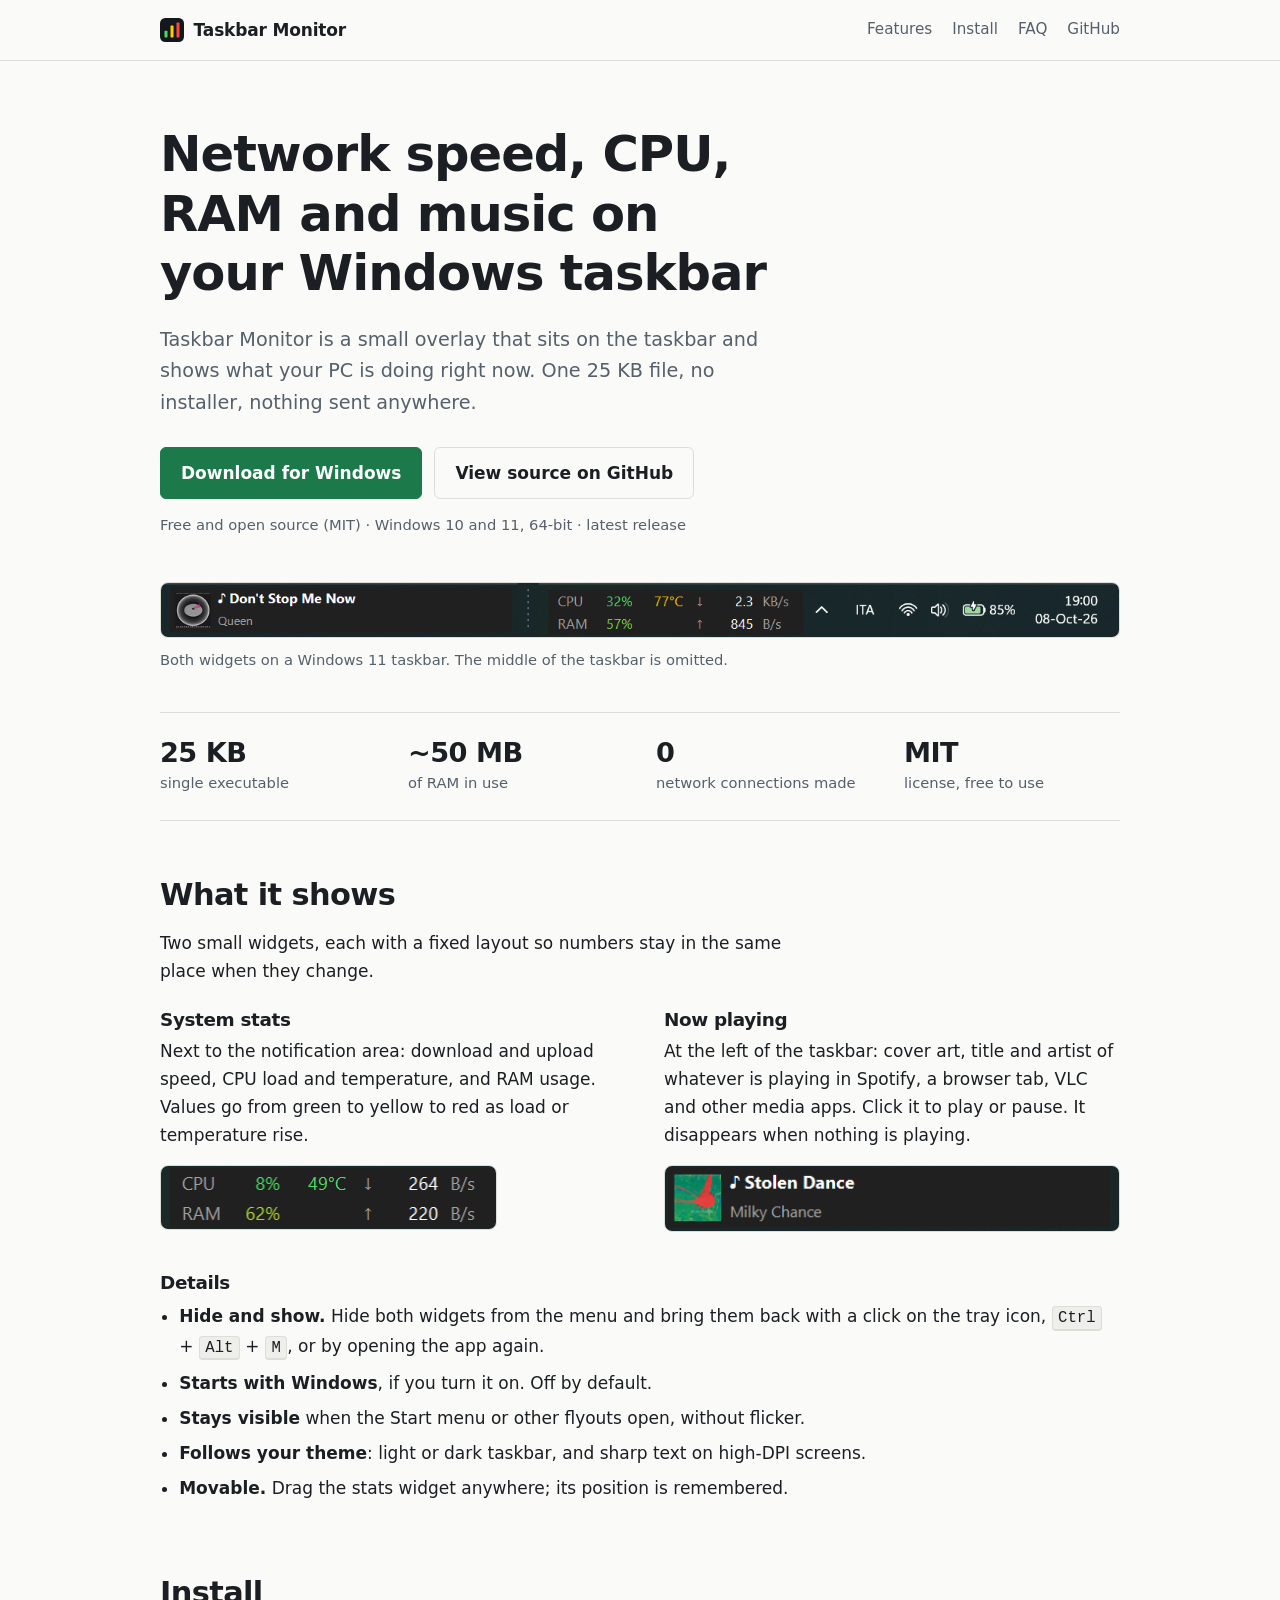
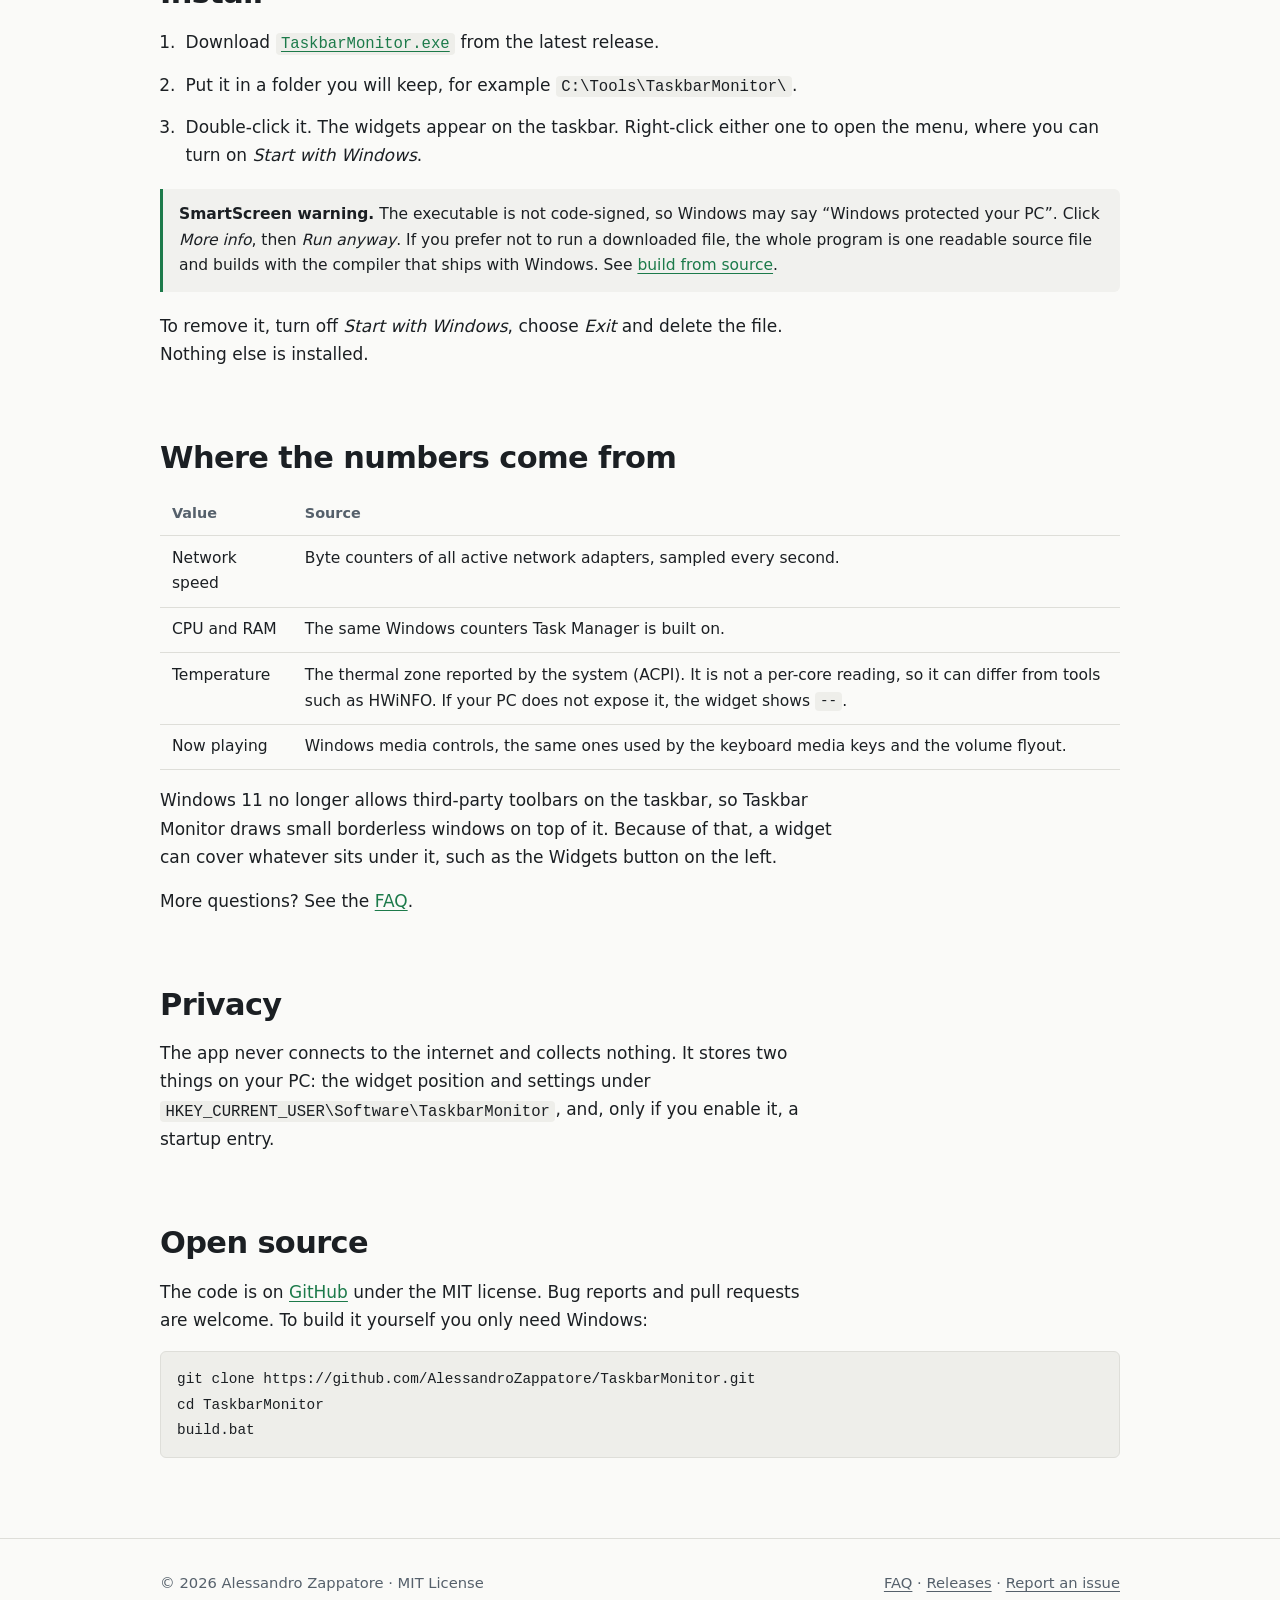
==== docs/index.html @ 53454553 "Add project website (GitHub Pages) with FAQ and SEO metadata" ====
<!doctype html>
<html lang="en">
<head>
  <meta charset="utf-8">
  <meta name="viewport" content="width=device-width, initial-scale=1">
  <title>Taskbar Monitor: network speed, CPU and RAM on your Windows taskbar</title>
  <meta name="description" content="Taskbar Monitor is a free, open-source Windows overlay that shows live download and upload speed, CPU, RAM, CPU temperature and the track you are playing, right on the taskbar. One 25 KB file, no installer.">
  <link rel="canonical" href="https://alessandrozappatore.github.io/TaskbarMonitor/">
  <meta name="theme-color" content="#14181c" media="(prefers-color-scheme: dark)">
  <meta name="theme-color" content="#fafaf8" media="(prefers-color-scheme: light)">
  <link rel="icon" href="favicon.svg" type="image/svg+xml">

  <meta property="og:type" content="website">
  <meta property="og:site_name" content="Taskbar Monitor">
  <meta property="og:title" content="Taskbar Monitor: network speed, CPU and RAM on your Windows taskbar">
  <meta property="og:description" content="Free, open-source overlay for the Windows taskbar. Live network speed, CPU, RAM, temperature and now playing. One 25 KB file, no installer, no telemetry.">
  <meta property="og:url" content="https://alessandrozappatore.github.io/TaskbarMonitor/">
  <meta property="og:image" content="https://alessandrozappatore.github.io/TaskbarMonitor/og-image.png">
  <meta property="og:image:width" content="1200">
  <meta property="og:image:height" content="630">
  <meta property="og:image:alt" content="A Windows taskbar showing the now-playing widget on the left and CPU, RAM, temperature and network speed next to the clock.">
  <meta name="twitter:card" content="summary_large_image">
  <meta name="twitter:title" content="Taskbar Monitor: network speed, CPU and RAM on your Windows taskbar">
  <meta name="twitter:description" content="Free, open-source overlay for the Windows taskbar. One 25 KB file, no installer, no telemetry.">
  <meta name="twitter:image" content="https://alessandrozappatore.github.io/TaskbarMonitor/og-image.png">

  <link rel="stylesheet" href="style.css">

  <script type="application/ld+json">
  {
    "@context": "https://schema.org",
    "@type": "SoftwareApplication",
    "name": "Taskbar Monitor",
    "applicationCategory": "UtilitiesApplication",
    "operatingSystem": "Windows 10, Windows 11",
    "description": "A lightweight Windows taskbar overlay that shows live network speed, CPU and RAM usage, CPU temperature and the currently playing track.",
    "url": "https://alessandrozappatore.github.io/TaskbarMonitor/",
    "downloadUrl": "https://github.com/AlessandroZappatore/TaskbarMonitor/releases/latest/download/TaskbarMonitor.exe",
    "codeRepository": "https://github.com/AlessandroZappatore/TaskbarMonitor",
    "license": "https://opensource.org/licenses/MIT",
    "isAccessibleForFree": true,
    "offers": { "@type": "Offer", "price": "0", "priceCurrency": "USD" },
    "image": "https://alessandrozappatore.github.io/TaskbarMonitor/og-image.png",
    "author": { "@type": "Person", "name": "Alessandro Zappatore", "url": "https://github.com/AlessandroZappatore" }
  }
  </script>
</head>
<body>
  <header class="site-header">
    <div class="wrap">
      <a class="brand" href="./"><img src="favicon.svg" alt="" width="24" height="24">Taskbar Monitor</a>
      <nav class="site-nav" aria-label="Main">
        <a href="#features">Features</a>
        <a href="#install">Install</a>
        <a href="faq/">FAQ</a>
        <a href="https://github.com/AlessandroZappatore/TaskbarMonitor">GitHub</a>
      </nav>
    </div>
  </header>

  <main>
    <div class="wrap hero">
      <h1>Network speed, CPU, RAM and music on your Windows taskbar</h1>
      <p class="lead">Taskbar Monitor is a small overlay that sits on the taskbar and shows what your PC is doing right now. One 25&nbsp;KB file, no installer, nothing sent anywhere.</p>
      <div class="actions">
        <a class="btn primary" id="download" href="https://github.com/AlessandroZappatore/TaskbarMonitor/releases/latest/download/TaskbarMonitor.exe">Download for Windows</a>
        <a class="btn" href="https://github.com/AlessandroZappatore/TaskbarMonitor">View source on GitHub</a>
      </div>
      <p class="meta">Free and open source (MIT) &middot; Windows 10 and 11, 64-bit &middot; <span id="version">latest release</span></p>

      <figure class="shot">
        <img src="taskbar.png" width="1263" height="72" alt="A Windows 11 taskbar. On the left, a widget with the cover, title and artist of the playing song. Next to the clock, CPU 32%, 77 degrees, RAM 57%, download 2.3 KB/s and upload 845 B/s.">
        <figcaption>Both widgets on a Windows 11 taskbar. The middle of the taskbar is omitted.</figcaption>
      </figure>
    </div>

    <div class="wrap">
      <dl class="facts" aria-label="Key facts">
        <div><dt>25 KB</dt><dd>single executable</dd></div>
        <div><dt>~50 MB</dt><dd>of RAM in use</dd></div>
        <div><dt>0</dt><dd>network connections made</dd></div>
        <div><dt>MIT</dt><dd>license, free to use</dd></div>
      </dl>
    </div>

    <section id="features">
      <div class="wrap">
        <h2>What it shows</h2>
        <p>Two small widgets, each with a fixed layout so numbers stay in the same place when they change.</p>
        <div class="two">
          <div>
            <h3>System stats</h3>
            <p>Next to the notification area: download and upload speed, CPU load and temperature, and RAM usage. Values go from green to yellow to red as load or temperature rise.</p>
            <figure class="shot">
              <img src="screenshot-stats.png" width="337" height="63" alt="Widget showing CPU 8%, 49 degrees, RAM 62%, download 264 B/s, upload 220 B/s." loading="lazy">
            </figure>
          </div>
          <div>
            <h3>Now playing</h3>
            <p>At the left of the taskbar: cover art, title and artist of whatever is playing in Spotify, a browser tab, VLC and other media apps. Click it to play or pause. It disappears when nothing is playing.</p>
            <figure class="shot">
              <img src="screenshot-media.png" width="462" height="66" alt="Widget showing the cover, title and artist of the current song." loading="lazy">
            </figure>
          </div>
        </div>

        <h3 style="margin-top:2.5rem">Details</h3>
        <ul class="plain">
          <li><strong>Hide and show.</strong> Hide both widgets from the menu and bring them back with a click on the tray icon, <kbd>Ctrl</kbd> + <kbd>Alt</kbd> + <kbd>M</kbd>, or by opening the app again.</li>
          <li><strong>Starts with Windows</strong>, if you turn it on. Off by default.</li>
          <li><strong>Stays visible</strong> when the Start menu or other flyouts open, without flicker.</li>
          <li><strong>Follows your theme</strong>: light or dark taskbar, and sharp text on high-DPI screens.</li>
          <li><strong>Movable.</strong> Drag the stats widget anywhere; its position is remembered.</li>
        </ul>
      </div>
    </section>

    <section id="install">
      <div class="wrap">
        <h2>Install</h2>
        <ol class="steps">
          <li>Download <a href="https://github.com/AlessandroZappatore/TaskbarMonitor/releases/latest/download/TaskbarMonitor.exe"><code>TaskbarMonitor.exe</code></a> from the latest release.</li>
          <li>Put it in a folder you will keep, for example <code>C:\Tools\TaskbarMonitor\</code>.</li>
          <li>Double-click it. The widgets appear on the taskbar. Right-click either one to open the menu, where you can turn on <em>Start with Windows</em>.</li>
        </ol>
        <div class="note">
          <p><strong>SmartScreen warning.</strong> The executable is not code-signed, so Windows may say &ldquo;Windows protected your PC&rdquo;. Click <em>More info</em>, then <em>Run anyway</em>. If you prefer not to run a downloaded file, the whole program is one readable source file and builds with the compiler that ships with Windows. See <a href="#source">build from source</a>.</p>
        </div>
        <p>To remove it, turn off <em>Start with Windows</em>, choose <em>Exit</em> and delete the file. Nothing else is installed.</p>
      </div>
    </section>

    <section id="how">
      <div class="wrap">
        <h2>Where the numbers come from</h2>
        <table>
          <thead><tr><th scope="col">Value</th><th scope="col">Source</th></tr></thead>
          <tbody>
            <tr><td>Network speed</td><td>Byte counters of all active network adapters, sampled every second.</td></tr>
            <tr><td>CPU and RAM</td><td>The same Windows counters Task Manager is built on.</td></tr>
            <tr><td>Temperature</td><td>The thermal zone reported by the system (ACPI). It is not a per-core reading, so it can differ from tools such as HWiNFO. If your PC does not expose it, the widget shows <code>--</code>.</td></tr>
            <tr><td>Now playing</td><td>Windows media controls, the same ones used by the keyboard media keys and the volume flyout.</td></tr>
          </tbody>
        </table>
        <p>Windows 11 no longer allows third-party toolbars on the taskbar, so Taskbar Monitor draws small borderless windows on top of it. Because of that, a widget can cover whatever sits under it, such as the Widgets button on the left.</p>
        <p>More questions? See the <a href="faq/">FAQ</a>.</p>
      </div>
    </section>

    <section id="privacy">
      <div class="wrap">
        <h2>Privacy</h2>
        <p>The app never connects to the internet and collects nothing. It stores two things on your PC: the widget position and settings under <code>HKEY_CURRENT_USER\Software\TaskbarMonitor</code>, and, only if you enable it, a startup entry.</p>
      </div>
    </section>

    <section id="source">
      <div class="wrap">
        <h2>Open source</h2>
        <p>The code is on <a href="https://github.com/AlessandroZappatore/TaskbarMonitor">GitHub</a> under the MIT license. Bug reports and pull requests are welcome. To build it yourself you only need Windows:</p>
<pre><code>git clone https://github.com/AlessandroZappatore/TaskbarMonitor.git
cd TaskbarMonitor
build.bat</code></pre>
      </div>
    </section>
  </main>

  <footer class="site-footer">
    <div class="wrap">
      <span>&copy; 2026 Alessandro Zappatore &middot; MIT License</span>
      <span><a href="faq/">FAQ</a> &middot; <a href="https://github.com/AlessandroZappatore/TaskbarMonitor/releases">Releases</a> &middot; <a href="https://github.com/AlessandroZappatore/TaskbarMonitor/issues">Report an issue</a></span>
    </div>
  </footer>

  <script>
    // Shows the current version number next to the download button. The page works without it.
    fetch("https://api.github.com/repos/AlessandroZappatore/TaskbarMonitor/releases/latest")
      .then(function (r) { return r.ok ? r.json() : null; })
      .then(function (j) { if (j && j.tag_name) document.getElementById("version").textContent = "version " + j.tag_name.replace(/^v/, ""); })
      .catch(function () {});
  </script>
</body>
</html>
---- docs/style.css ----
:root {
  --bg: #fafaf8;
  --surface: #f1f1ee;
  --text: #1b1f23;
  --muted: #55606b;
  --line: #deded9;
  --accent: #1c7a4a;
  --accent-text: #ffffff;
  --code-bg: #eeeeea;
  --maxw: 62rem;
  color-scheme: light dark;
}

@media (prefers-color-scheme: dark) {
  :root {
    --bg: #14181c;
    --surface: #1b2127;
    --text: #e8ebee;
    --muted: #98a3ad;
    --line: #2a3138;
    --accent: #4cd964;
    --accent-text: #0d1f12;
    --code-bg: #1d242b;
  }
}

* { box-sizing: border-box; }

html { scroll-behavior: smooth; }

body {
  margin: 0;
  background: var(--bg);
  color: var(--text);
  font-family: "Segoe UI Variable Text", "Segoe UI", system-ui, -apple-system, Roboto, "Helvetica Neue", Arial, sans-serif;
  font-size: 1.0625rem;
  line-height: 1.65;
  -webkit-font-smoothing: antialiased;
}

.wrap {
  max-width: var(--maxw);
  margin: 0 auto;
  padding: 0 1rem;
}

a { color: var(--accent); text-underline-offset: 0.2em; }
a:hover { text-decoration-thickness: 2px; }
a:focus-visible, .btn:focus-visible {
  outline: 3px solid var(--accent);
  outline-offset: 3px;
  border-radius: 4px;
}

/* ---------- header ---------- */
.site-header { border-bottom: 1px solid var(--line); }
.site-header .wrap {
  display: flex;
  align-items: center;
  justify-content: space-between;
  gap: 1rem;
  min-height: 3.75rem;
}
.brand {
  display: inline-flex;
  align-items: center;
  gap: 0.6rem;
  font-weight: 650;
  color: var(--text);
  text-decoration: none;
  letter-spacing: -0.01em;
}
.brand img { width: 1.5rem; height: 1.5rem; display: block; }
.site-nav { display: flex; gap: 1.25rem; flex-wrap: wrap; font-size: 0.95rem; }
.site-nav a { color: var(--muted); text-decoration: none; }
.site-nav a:hover { color: var(--text); text-decoration: underline; }

/* ---------- typography ---------- */
h1, h2, h3 { line-height: 1.2; letter-spacing: -0.02em; margin: 0; }
h1 { font-size: clamp(2rem, 5vw, 3.1rem); font-weight: 700; max-width: 18ch; }
h2 { font-size: clamp(1.45rem, 3vw, 1.9rem); font-weight: 680; margin-bottom: 1rem; }
h3 { font-size: 1.15rem; font-weight: 650; margin-bottom: 0.35rem; }
p { margin: 0 0 1rem; }
.lead { font-size: 1.2rem; color: var(--muted); max-width: 40rem; margin-top: 1.25rem; }
.muted { color: var(--muted); }
.small { font-size: 0.9rem; }

code, kbd {
  font-family: ui-monospace, "Cascadia Mono", Consolas, "SFMono-Regular", Menlo, monospace;
  font-size: 0.92em;
  background: var(--code-bg);
  border-radius: 4px;
  padding: 0.1em 0.35em;
  overflow-wrap: anywhere;
}
pre {
  background: var(--code-bg);
  border: 1px solid var(--line);
  border-radius: 6px;
  padding: 0.9rem 1rem;
  overflow-x: auto;
  line-height: 1.5;
}
pre code { background: none; padding: 0; font-size: 0.9rem; overflow-wrap: normal; }
kbd { border: 1px solid var(--line); border-bottom-width: 2px; }

/* ---------- hero ---------- */
.hero { padding-top: 4rem; padding-bottom: 2.5rem; }
.actions { display: flex; flex-wrap: wrap; gap: 0.75rem; margin-top: 1.75rem; }
.btn {
  display: inline-block;
  padding: 0.7rem 1.25rem;
  border-radius: 6px;
  font-weight: 620;
  text-decoration: none;
  border: 1px solid var(--line);
  color: var(--text);
  background: transparent;
}
.btn:hover { background: var(--surface); }
.btn.primary { background: var(--accent); color: var(--accent-text); border-color: var(--accent); }
.btn.primary:hover { filter: brightness(1.08); }
.hero .meta { margin-top: 0.9rem; color: var(--muted); font-size: 0.92rem; }

.shot { margin: 0; }
.shot img {
  display: block;
  max-width: 100%;
  height: auto;
  border: 1px solid var(--line);
  border-radius: 8px;
}
.shot figcaption { margin-top: 0.6rem; color: var(--muted); font-size: 0.92rem; }
.hero .shot { margin-top: 2.75rem; }

/* ---------- facts ---------- */
.facts {
  display: grid;
  grid-template-columns: repeat(auto-fit, minmax(9rem, 1fr));
  gap: 1.25rem 2rem;
  margin: 0;
  padding: 1.5rem 0;
  border-top: 1px solid var(--line);
  border-bottom: 1px solid var(--line);
}
.facts div { margin: 0; }
.facts dt { font-size: 1.7rem; font-weight: 700; letter-spacing: -0.02em; line-height: 1.2; }
.facts dd { margin: 0.1rem 0 0; color: var(--muted); font-size: 0.92rem; }

/* ---------- sections ---------- */
section { padding: 3.5rem 0 0; }
section > .wrap > p:first-of-type { max-width: 42rem; }
.two {
  display: grid;
  grid-template-columns: repeat(auto-fit, minmax(18rem, 1fr));
  gap: 2.5rem 3rem;
  align-items: start;
  margin-top: 1.5rem;
}
.plain { padding-left: 1.2rem; margin: 0.5rem 0 1rem; }
.plain li { margin-bottom: 0.45rem; }
.steps { padding-left: 1.3rem; }
.steps li { margin-bottom: 0.8rem; padding-left: 0.3rem; }
.note {
  border-left: 3px solid var(--accent);
  background: var(--surface);
  padding: 0.8rem 1rem;
  border-radius: 0 6px 6px 0;
  margin: 1.25rem 0;
  font-size: 0.97rem;
}
.note p:last-child { margin-bottom: 0; }

table { border-collapse: collapse; width: 100%; font-size: 0.97rem; margin: 1rem 0; }
th, td { text-align: left; padding: 0.6rem 0.75rem; border-bottom: 1px solid var(--line); vertical-align: top; }
th { color: var(--muted); font-weight: 600; font-size: 0.9rem; }

/* ---------- faq ---------- */
.faq h2 { font-size: 1.3rem; margin: 2.25rem 0 0.5rem; }
.faq .wrap { padding-top: 3rem; }
.faq h1 { max-width: none; font-size: clamp(1.8rem, 4vw, 2.5rem); margin-bottom: 0.75rem; }

/* ---------- footer ---------- */
.site-footer {
  margin-top: 5rem;
  padding: 2rem 0 3rem;
  border-top: 1px solid var(--line);
  color: var(--muted);
  font-size: 0.92rem;
}
.site-footer .wrap { display: flex; flex-wrap: wrap; gap: 0.5rem 2rem; justify-content: space-between; }
.site-footer a { color: var(--muted); }
.site-footer a:hover { color: var(--text); }

@media (max-width: 40rem) {
  .hero { padding-top: 2.5rem; }
  section { padding-top: 2.75rem; }
  .site-nav { gap: 0.9rem; }
}

@media (prefers-reduced-motion: reduce) {
  html { scroll-behavior: auto; }
}
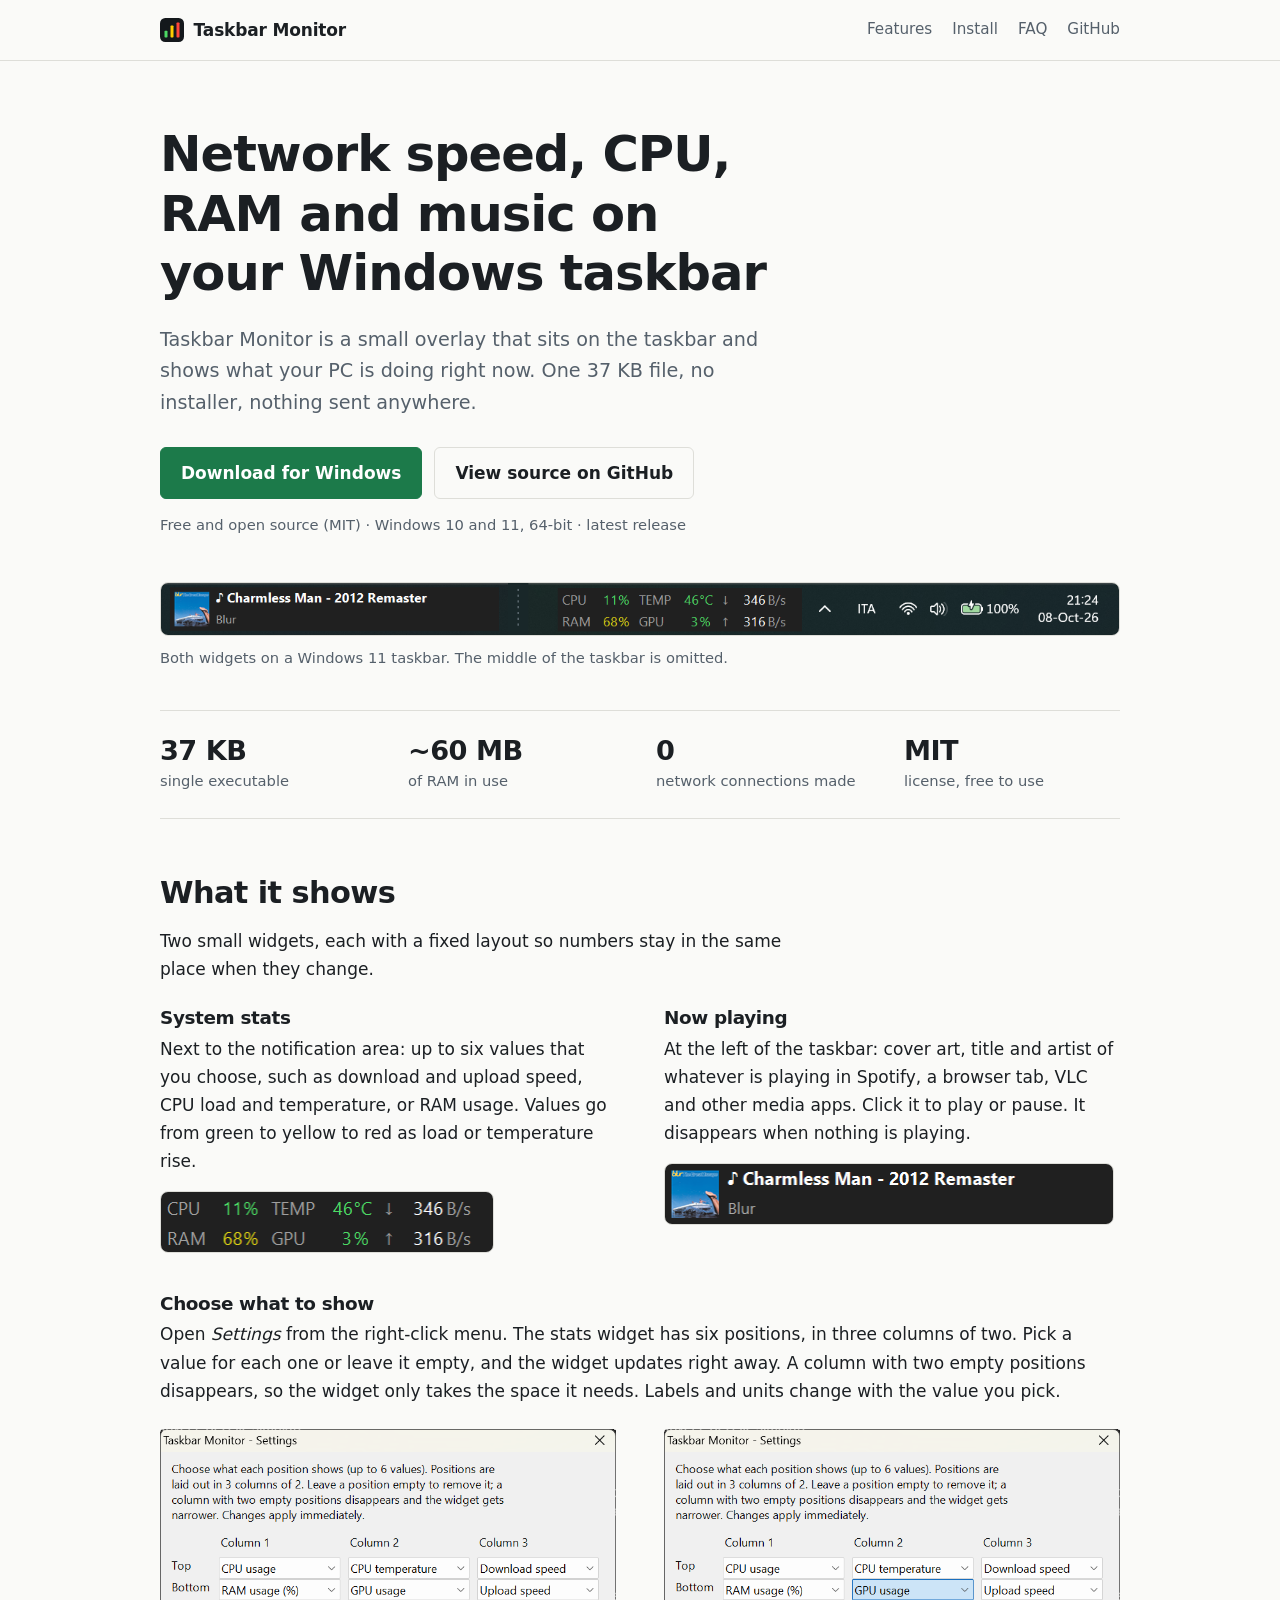
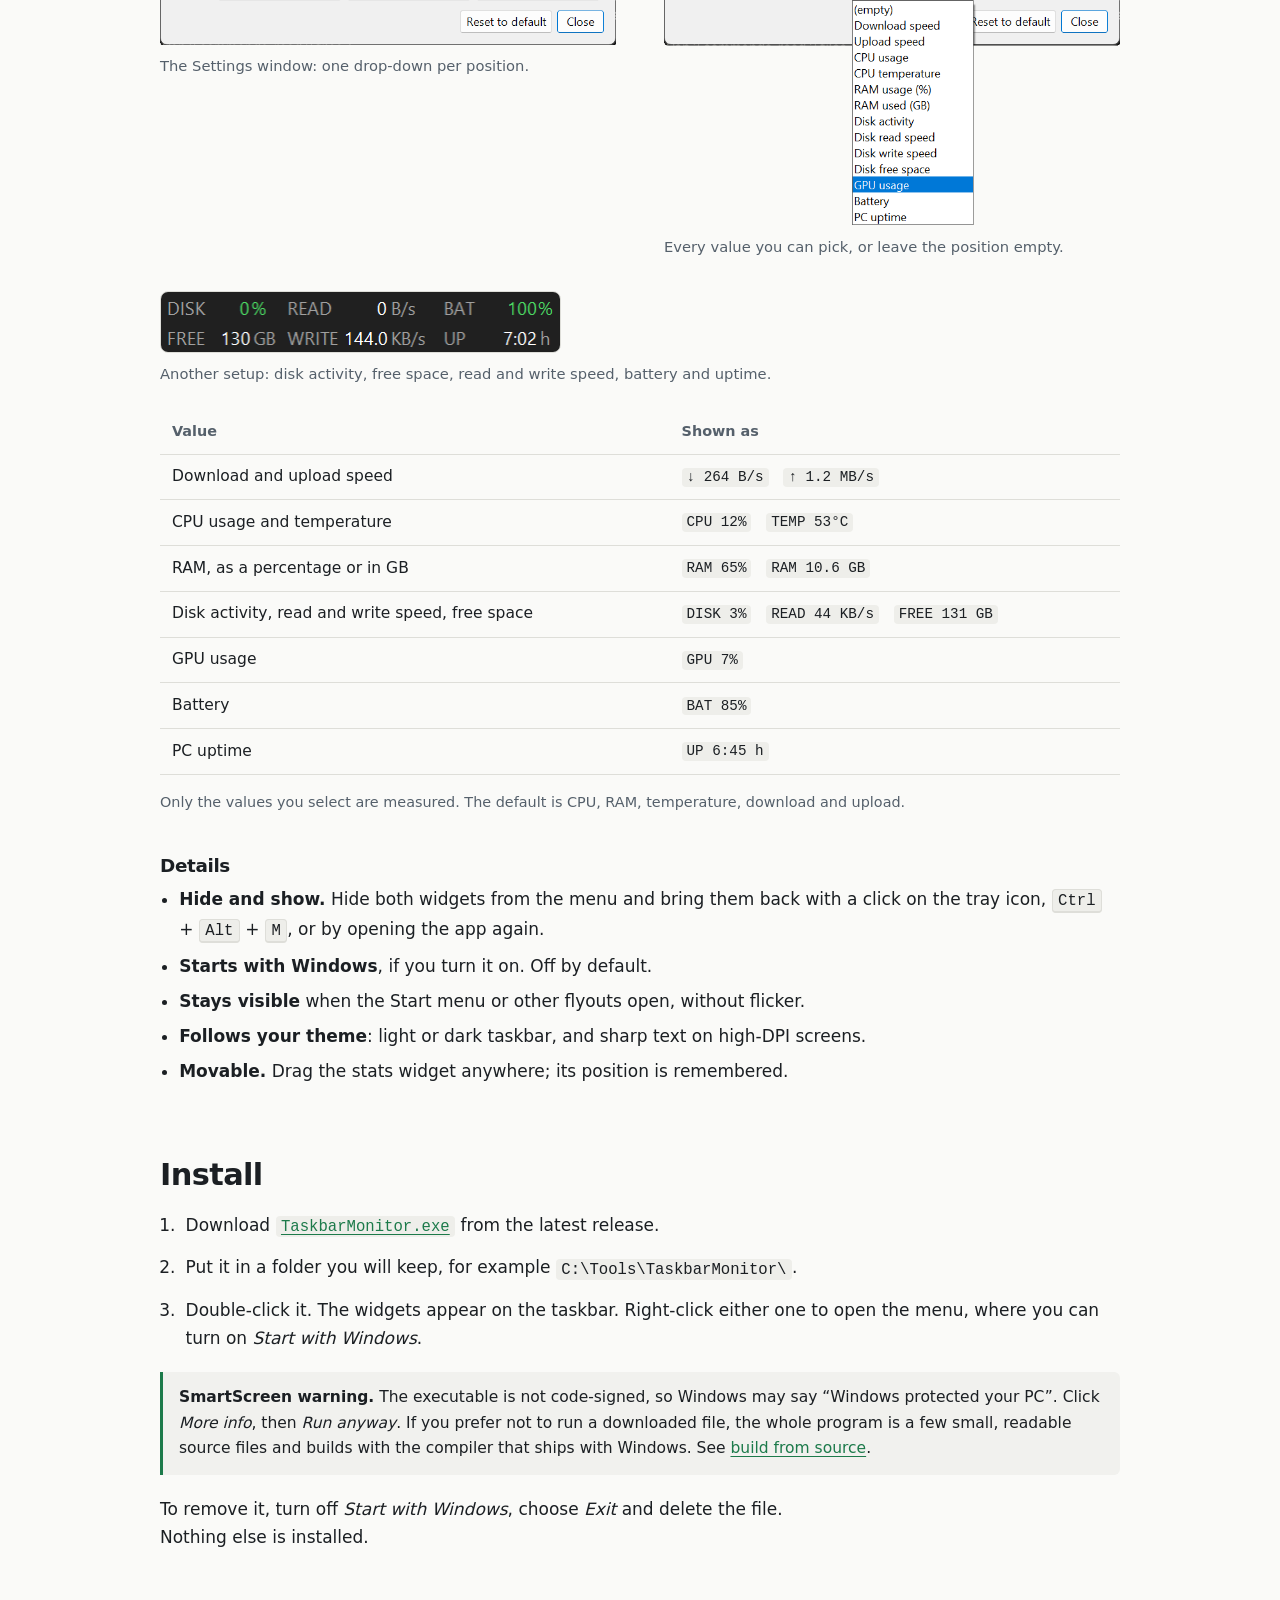
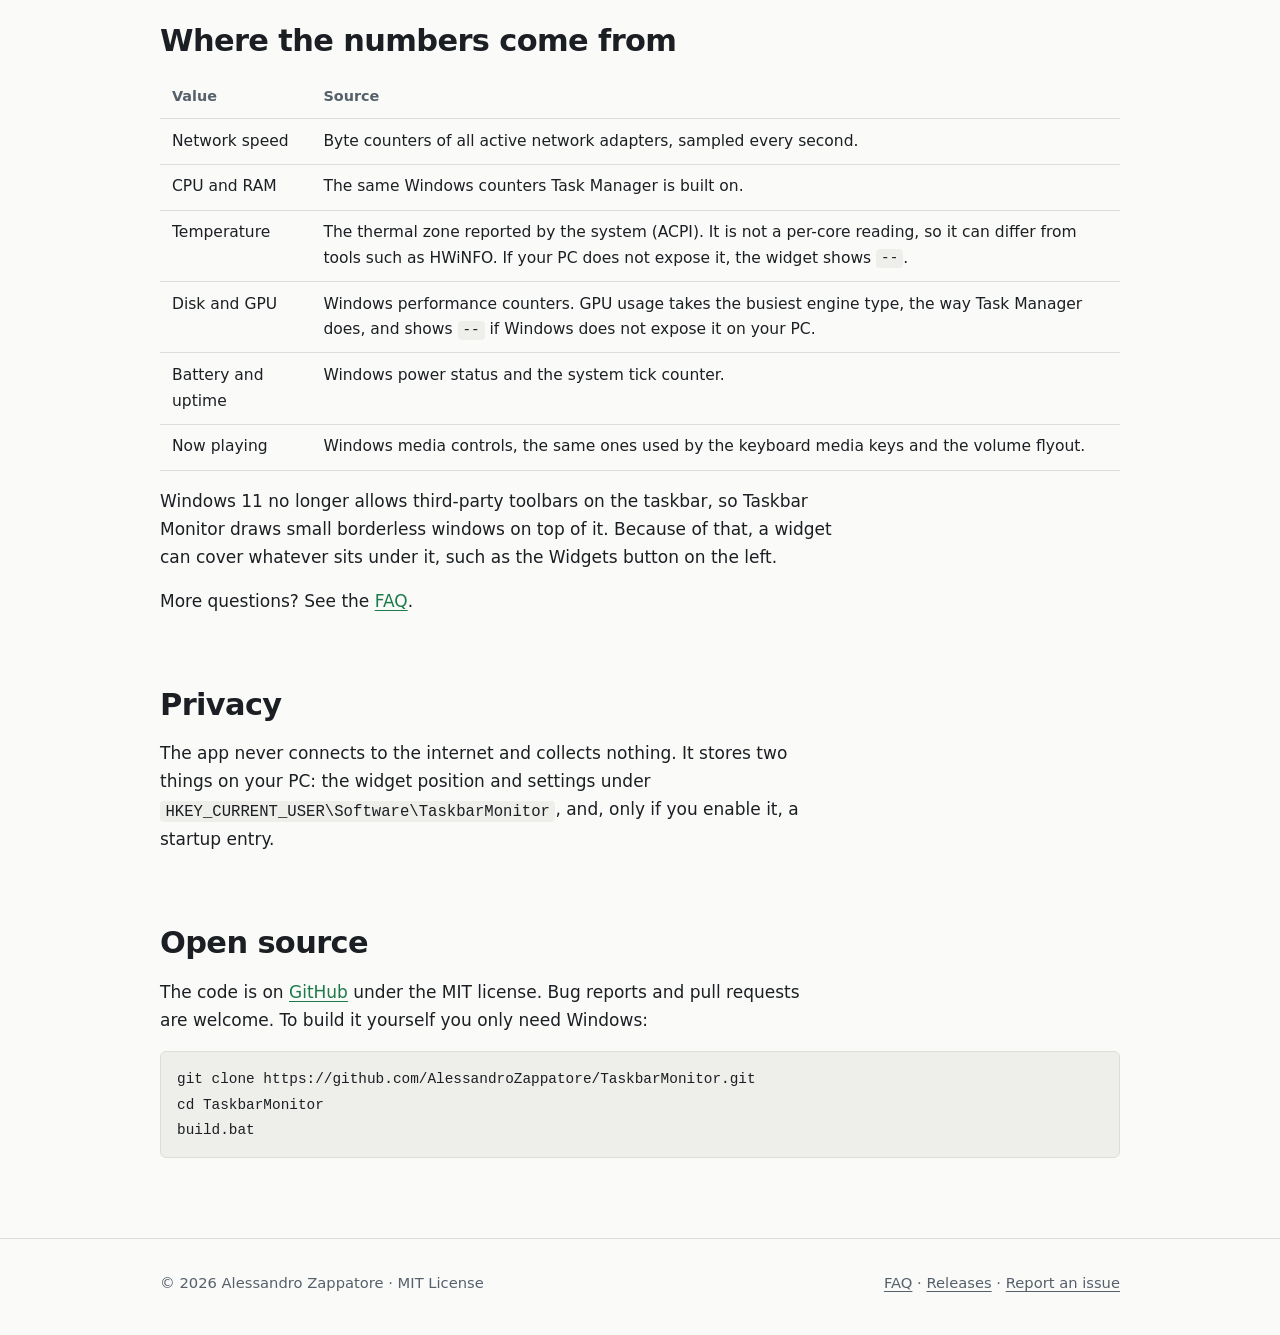
==== commit 1d95622f: "Document the settings window and refresh screenshots Update the README and the website with the new " ====
--- a/docs/index.html
+++ b/docs/index.html
@@ -4,7 +4,7 @@
   <meta charset="utf-8">
   <meta name="viewport" content="width=device-width, initial-scale=1">
   <title>Taskbar Monitor: network speed, CPU and RAM on your Windows taskbar</title>
-  <meta name="description" content="Taskbar Monitor is a free, open-source Windows overlay that shows live download and upload speed, CPU, RAM, CPU temperature and the track you are playing, right on the taskbar. One 25 KB file, no installer.">
+  <meta name="description" content="Taskbar Monitor is a free, open-source Windows overlay that shows live download and upload speed, CPU, RAM, CPU temperature and the track you are playing, right on the taskbar. One 37 KB file, no installer.">
   <link rel="canonical" href="https://alessandrozappatore.github.io/TaskbarMonitor/">
   <meta name="theme-color" content="#14181c" media="(prefers-color-scheme: dark)">
   <meta name="theme-color" content="#fafaf8" media="(prefers-color-scheme: light)">
@@ -13,7 +13,7 @@
   <meta property="og:type" content="website">
   <meta property="og:site_name" content="Taskbar Monitor">
   <meta property="og:title" content="Taskbar Monitor: network speed, CPU and RAM on your Windows taskbar">
-  <meta property="og:description" content="Free, open-source overlay for the Windows taskbar. Live network speed, CPU, RAM, temperature and now playing. One 25 KB file, no installer, no telemetry.">
+  <meta property="og:description" content="Free, open-source overlay for the Windows taskbar. Live network speed, CPU, RAM, temperature and now playing. One 37 KB file, no installer, no telemetry.">
   <meta property="og:url" content="https://alessandrozappatore.github.io/TaskbarMonitor/">
   <meta property="og:image" content="https://alessandrozappatore.github.io/TaskbarMonitor/og-image.png">
   <meta property="og:image:width" content="1200">
@@ -21,7 +21,7 @@
   <meta property="og:image:alt" content="A Windows taskbar showing the now-playing widget on the left and CPU, RAM, temperature and network speed next to the clock.">
   <meta name="twitter:card" content="summary_large_image">
   <meta name="twitter:title" content="Taskbar Monitor: network speed, CPU and RAM on your Windows taskbar">
-  <meta name="twitter:description" content="Free, open-source overlay for the Windows taskbar. One 25 KB file, no installer, no telemetry.">
+  <meta name="twitter:description" content="Free, open-source overlay for the Windows taskbar. One 37 KB file, no installer, no telemetry.">
   <meta name="twitter:image" content="https://alessandrozappatore.github.io/TaskbarMonitor/og-image.png">
 
   <link rel="stylesheet" href="style.css">
@@ -61,7 +61,7 @@
   <main>
     <div class="wrap hero">
       <h1>Network speed, CPU, RAM and music on your Windows taskbar</h1>
-      <p class="lead">Taskbar Monitor is a small overlay that sits on the taskbar and shows what your PC is doing right now. One 25&nbsp;KB file, no installer, nothing sent anywhere.</p>
+      <p class="lead">Taskbar Monitor is a small overlay that sits on the taskbar and shows what your PC is doing right now. One 37&nbsp;KB file, no installer, nothing sent anywhere.</p>
       <div class="actions">
         <a class="btn primary" id="download" href="https://github.com/AlessandroZappatore/TaskbarMonitor/releases/latest/download/TaskbarMonitor.exe">Download for Windows</a>
         <a class="btn" href="https://github.com/AlessandroZappatore/TaskbarMonitor">View source on GitHub</a>
@@ -69,15 +69,15 @@
       <p class="meta">Free and open source (MIT) &middot; Windows 10 and 11, 64-bit &middot; <span id="version">latest release</span></p>
 
       <figure class="shot">
-        <img src="taskbar.png" width="1263" height="72" alt="A Windows 11 taskbar. On the left, a widget with the cover, title and artist of the playing song. Next to the clock, CPU 32%, 77 degrees, RAM 57%, download 2.3 KB/s and upload 845 B/s.">
+        <img src="taskbar.png" width="1309" height="72" alt="A Windows 11 taskbar. On the left, a widget with the cover, title and artist of the playing song. Next to the clock, the stats widget shows CPU 11%, temperature 46 degrees, RAM 68%, GPU 3%, download 346 B/s and upload 316 B/s.">
         <figcaption>Both widgets on a Windows 11 taskbar. The middle of the taskbar is omitted.</figcaption>
       </figure>
     </div>
 
     <div class="wrap">
       <dl class="facts" aria-label="Key facts">
-        <div><dt>25 KB</dt><dd>single executable</dd></div>
-        <div><dt>~50 MB</dt><dd>of RAM in use</dd></div>
+        <div><dt>37 KB</dt><dd>single executable</dd></div>
+        <div><dt>~60 MB</dt><dd>of RAM in use</dd></div>
         <div><dt>0</dt><dd>network connections made</dd></div>
         <div><dt>MIT</dt><dd>license, free to use</dd></div>
       </dl>
@@ -90,19 +90,49 @@
         <div class="two">
           <div>
             <h3>System stats</h3>
-            <p>Next to the notification area: download and upload speed, CPU load and temperature, and RAM usage. Values go from green to yellow to red as load or temperature rise.</p>
+            <p>Next to the notification area: up to six values that you choose, such as download and upload speed, CPU load and temperature, or RAM usage. Values go from green to yellow to red as load or temperature rise.</p>
             <figure class="shot">
-              <img src="screenshot-stats.png" width="337" height="63" alt="Widget showing CPU 8%, 49 degrees, RAM 62%, download 264 B/s, upload 220 B/s." loading="lazy">
+              <img src="screenshot-stats.png" width="334" height="60" alt="Widget showing CPU 11%, temperature 46 degrees, RAM 68%, GPU 3%, download 346 B/s and upload 316 B/s." loading="lazy">
             </figure>
           </div>
           <div>
             <h3>Now playing</h3>
             <p>At the left of the taskbar: cover art, title and artist of whatever is playing in Spotify, a browser tab, VLC and other media apps. Click it to play or pause. It disappears when nothing is playing.</p>
             <figure class="shot">
-              <img src="screenshot-media.png" width="462" height="66" alt="Widget showing the cover, title and artist of the current song." loading="lazy">
+              <img src="screenshot-media.png" width="450" height="60" alt="Widget showing the cover, title and artist of the current song." loading="lazy">
             </figure>
           </div>
         </div>
+
+        <h3 id="choose" style="margin-top:2.5rem">Choose what to show</h3>
+        <p>Open <em>Settings</em> from the right-click menu. The stats widget has six positions, in three columns of two. Pick a value for each one or leave it empty, and the widget updates right away. A column with two empty positions disappears, so the widget only takes the space it needs. Labels and units change with the value you pick.</p>
+        <div class="two">
+          <figure class="shot bare">
+            <img src="screenshot-settings.png" width="713" height="338" alt="The Settings window with six drop-down lists arranged in three columns of two: CPU usage, RAM usage, CPU temperature, GPU usage, download speed and upload speed." loading="lazy">
+            <figcaption>The Settings window: one drop-down per position.</figcaption>
+          </figure>
+          <figure class="shot bare">
+            <img src="screenshot-settings-options.png" width="713" height="620" alt="A drop-down list open in the Settings window, showing every available value: download speed, upload speed, CPU usage, CPU temperature, RAM usage, RAM used, disk activity, disk read speed, disk write speed, disk free space, GPU usage, battery and PC uptime." loading="lazy">
+            <figcaption>Every value you can pick, or leave the position empty.</figcaption>
+          </figure>
+        </div>
+        <figure class="shot" style="margin:2rem 0 1.5rem">
+          <img src="screenshot-stats-disk.png" width="401" height="60" alt="Widget showing disk activity 0%, free space 130 GB, read speed 0 B/s, write speed 144 KB/s, battery 100% and uptime 7 hours 2 minutes." loading="lazy">
+          <figcaption>Another setup: disk activity, free space, read and write speed, battery and uptime.</figcaption>
+        </figure>
+        <table>
+          <thead><tr><th scope="col">Value</th><th scope="col">Shown as</th></tr></thead>
+          <tbody>
+            <tr><td>Download and upload speed</td><td><code>&darr; 264 B/s</code> &nbsp; <code>&uarr; 1.2 MB/s</code></td></tr>
+            <tr><td>CPU usage and temperature</td><td><code>CPU 12%</code> &nbsp; <code>TEMP 53&deg;C</code></td></tr>
+            <tr><td>RAM, as a percentage or in GB</td><td><code>RAM 65%</code> &nbsp; <code>RAM 10.6 GB</code></td></tr>
+            <tr><td>Disk activity, read and write speed, free space</td><td><code>DISK 3%</code> &nbsp; <code>READ 44 KB/s</code> &nbsp; <code>FREE 131 GB</code></td></tr>
+            <tr><td>GPU usage</td><td><code>GPU 7%</code></td></tr>
+            <tr><td>Battery</td><td><code>BAT 85%</code></td></tr>
+            <tr><td>PC uptime</td><td><code>UP 6:45 h</code></td></tr>
+          </tbody>
+        </table>
+        <p class="small muted">Only the values you select are measured. The default is CPU, RAM, temperature, download and upload.</p>
 
         <h3 style="margin-top:2.5rem">Details</h3>
         <ul class="plain">
@@ -124,7 +154,7 @@
           <li>Double-click it. The widgets appear on the taskbar. Right-click either one to open the menu, where you can turn on <em>Start with Windows</em>.</li>
         </ol>
         <div class="note">
-          <p><strong>SmartScreen warning.</strong> The executable is not code-signed, so Windows may say &ldquo;Windows protected your PC&rdquo;. Click <em>More info</em>, then <em>Run anyway</em>. If you prefer not to run a downloaded file, the whole program is one readable source file and builds with the compiler that ships with Windows. See <a href="#source">build from source</a>.</p>
+          <p><strong>SmartScreen warning.</strong> The executable is not code-signed, so Windows may say &ldquo;Windows protected your PC&rdquo;. Click <em>More info</em>, then <em>Run anyway</em>. If you prefer not to run a downloaded file, the whole program is a few small, readable source files and builds with the compiler that ships with Windows. See <a href="#source">build from source</a>.</p>
         </div>
         <p>To remove it, turn off <em>Start with Windows</em>, choose <em>Exit</em> and delete the file. Nothing else is installed.</p>
       </div>
@@ -139,6 +169,8 @@
             <tr><td>Network speed</td><td>Byte counters of all active network adapters, sampled every second.</td></tr>
             <tr><td>CPU and RAM</td><td>The same Windows counters Task Manager is built on.</td></tr>
             <tr><td>Temperature</td><td>The thermal zone reported by the system (ACPI). It is not a per-core reading, so it can differ from tools such as HWiNFO. If your PC does not expose it, the widget shows <code>--</code>.</td></tr>
+            <tr><td>Disk and GPU</td><td>Windows performance counters. GPU usage takes the busiest engine type, the way Task Manager does, and shows <code>--</code> if Windows does not expose it on your PC.</td></tr>
+            <tr><td>Battery and uptime</td><td>Windows power status and the system tick counter.</td></tr>
             <tr><td>Now playing</td><td>Windows media controls, the same ones used by the keyboard media keys and the volume flyout.</td></tr>
           </tbody>
         </table>
@@ -179,5 +211,17 @@
       .then(function (j) { if (j && j.tag_name) document.getElementById("version").textContent = "version " + j.tag_name.replace(/^v/, ""); })
       .catch(function () {});
   </script>
+  <script>
+    // Se la pagina e' aperta come file dal disco (file://), i link a cartelle come "faq/" non aprono index.html.
+    // In quel caso aggiunge index.html ai link relativi. Sul sito pubblicato non fa nulla.
+    if (location.protocol === "file:") {
+      document.querySelectorAll("a[href]").forEach(function (a) {
+        var h = a.getAttribute("href");
+        if (/^[a-z][a-z0-9+.-]*:|^\/\/|^#/i.test(h)) return;
+        var i = h.indexOf("#"), path = i < 0 ? h : h.slice(0, i), hash = i < 0 ? "" : h.slice(i);
+        if (path === "" || /\/$/.test(path)) a.setAttribute("href", path + "index.html" + hash);
+      });
+    }
+  </script>
 </body>
 </html>
--- a/docs/style.css
+++ b/docs/style.css
@@ -130,6 +130,7 @@
   border: 1px solid var(--line);
   border-radius: 8px;
 }
+.shot.bare img { border: 0; border-radius: 0; }
 .shot figcaption { margin-top: 0.6rem; color: var(--muted); font-size: 0.92rem; }
 .hero .shot { margin-top: 2.75rem; }
 
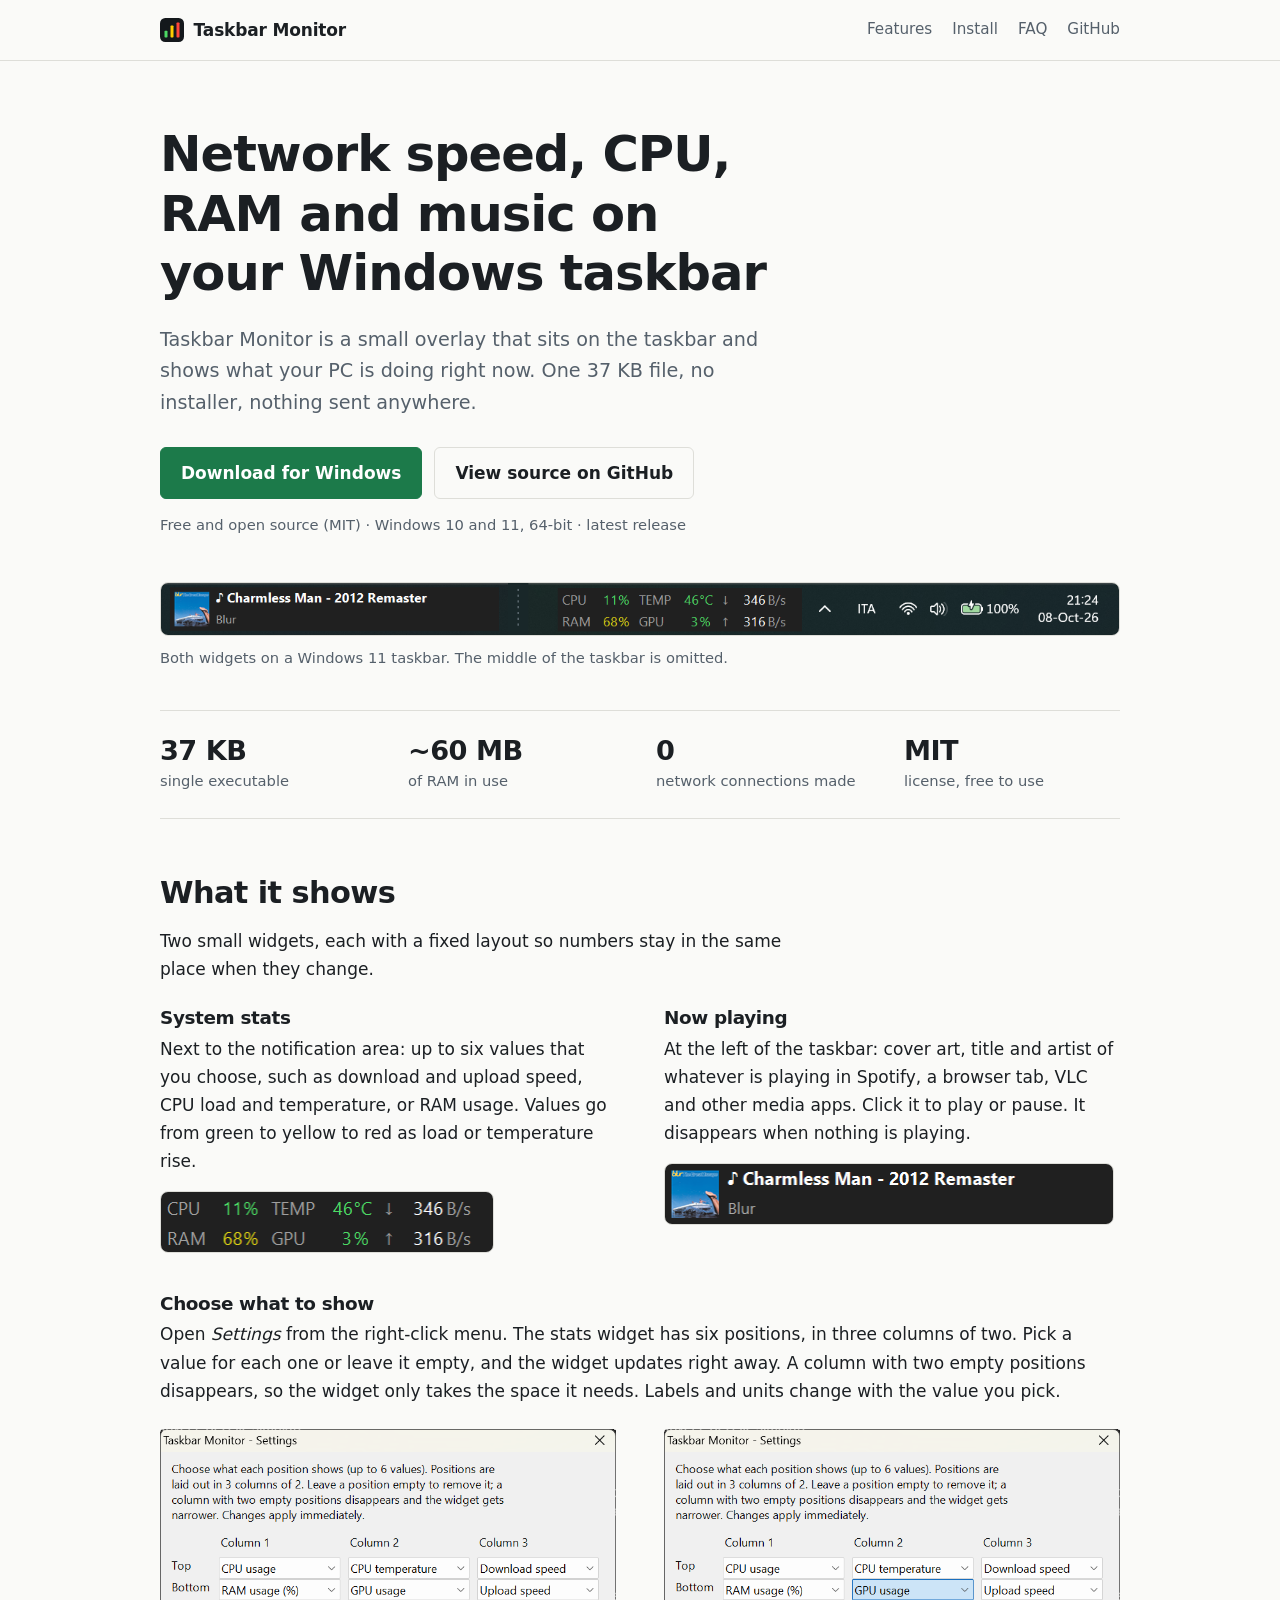
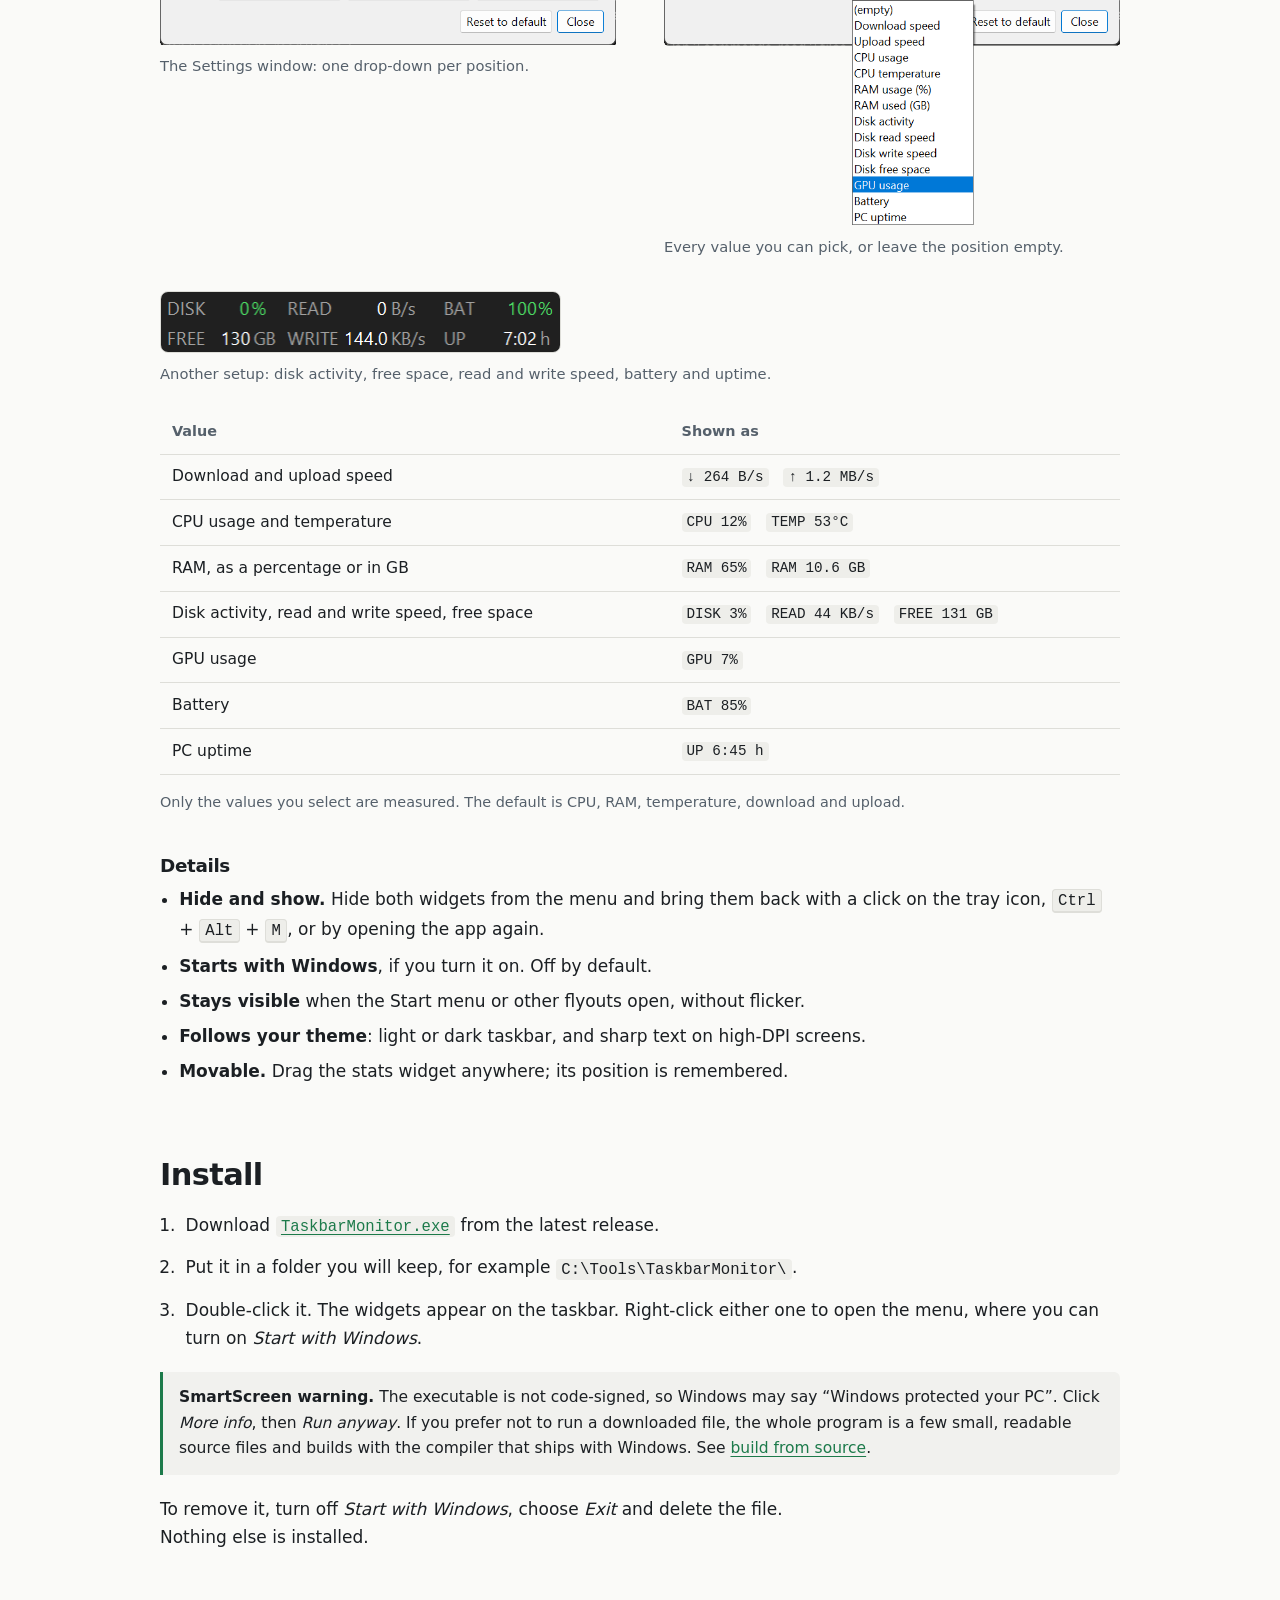
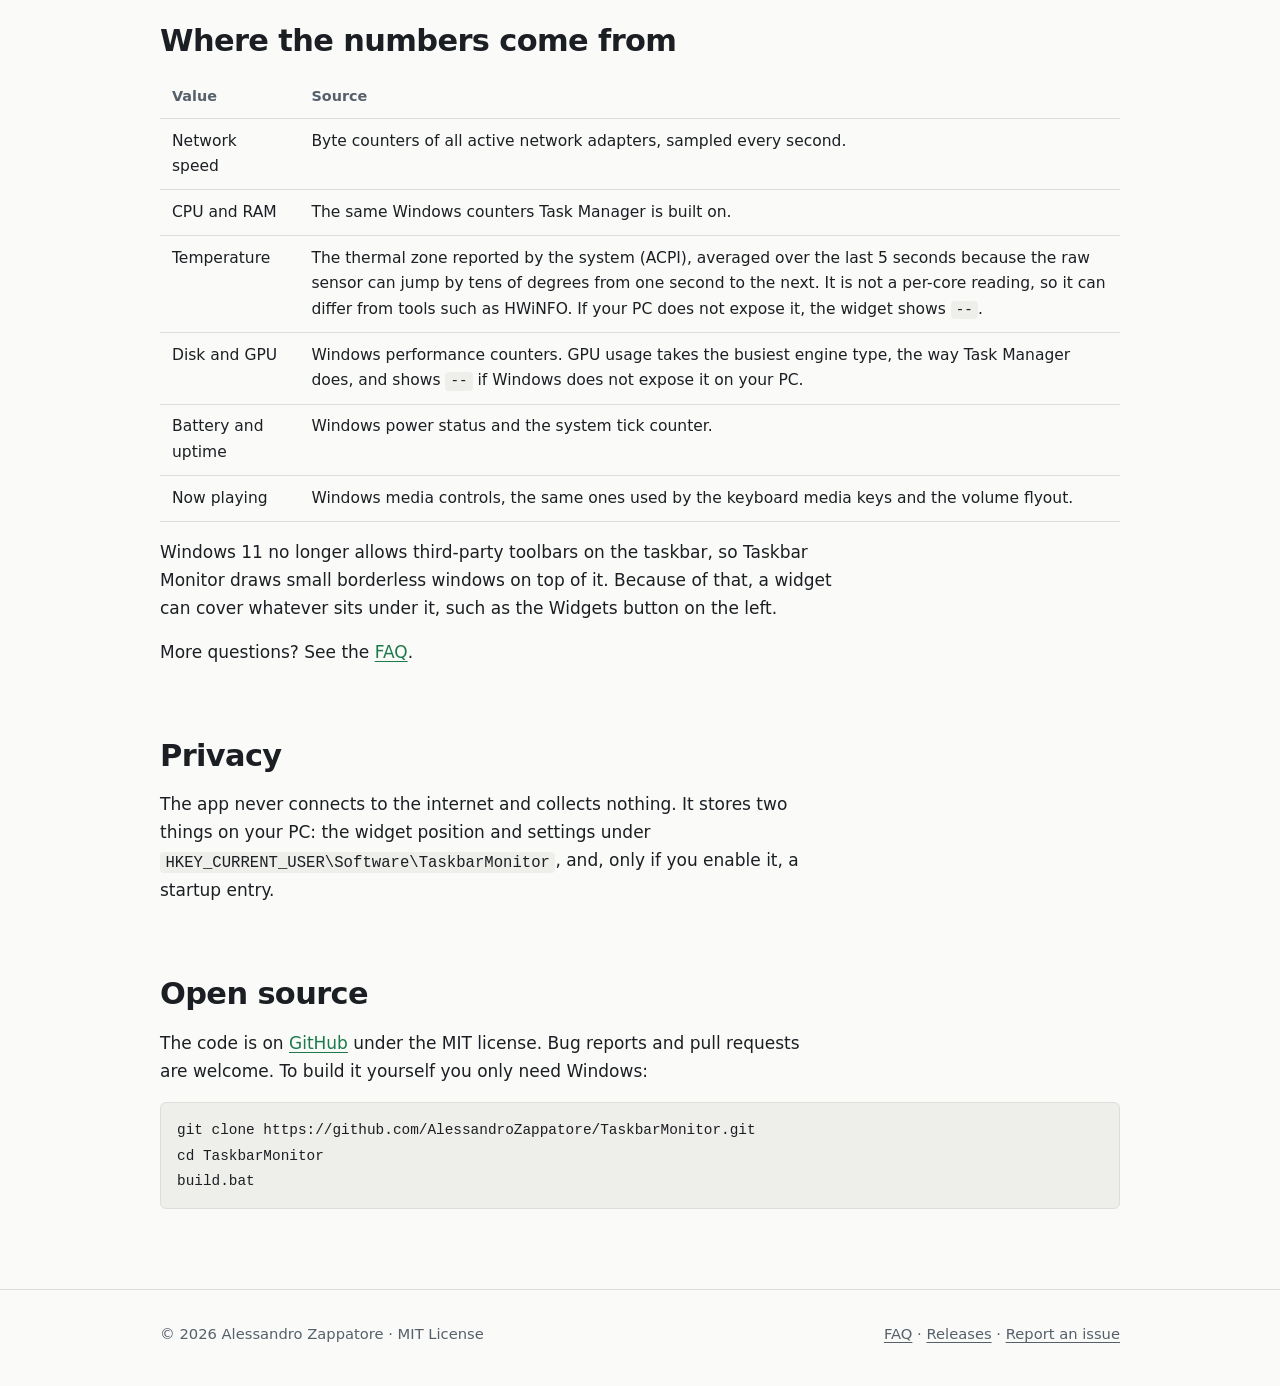
==== commit b0f962b8: "Show the CPU temperature as a 5-second average The ACPI thermal zone sensor swings by tens of degree" ====
--- a/docs/index.html
+++ b/docs/index.html
@@ -168,7 +168,7 @@
           <tbody>
             <tr><td>Network speed</td><td>Byte counters of all active network adapters, sampled every second.</td></tr>
             <tr><td>CPU and RAM</td><td>The same Windows counters Task Manager is built on.</td></tr>
-            <tr><td>Temperature</td><td>The thermal zone reported by the system (ACPI). It is not a per-core reading, so it can differ from tools such as HWiNFO. If your PC does not expose it, the widget shows <code>--</code>.</td></tr>
+            <tr><td>Temperature</td><td>The thermal zone reported by the system (ACPI), averaged over the last 5 seconds because the raw sensor can jump by tens of degrees from one second to the next. It is not a per-core reading, so it can differ from tools such as HWiNFO. If your PC does not expose it, the widget shows <code>--</code>.</td></tr>
             <tr><td>Disk and GPU</td><td>Windows performance counters. GPU usage takes the busiest engine type, the way Task Manager does, and shows <code>--</code> if Windows does not expose it on your PC.</td></tr>
             <tr><td>Battery and uptime</td><td>Windows power status and the system tick counter.</td></tr>
             <tr><td>Now playing</td><td>Windows media controls, the same ones used by the keyboard media keys and the volume flyout.</td></tr>
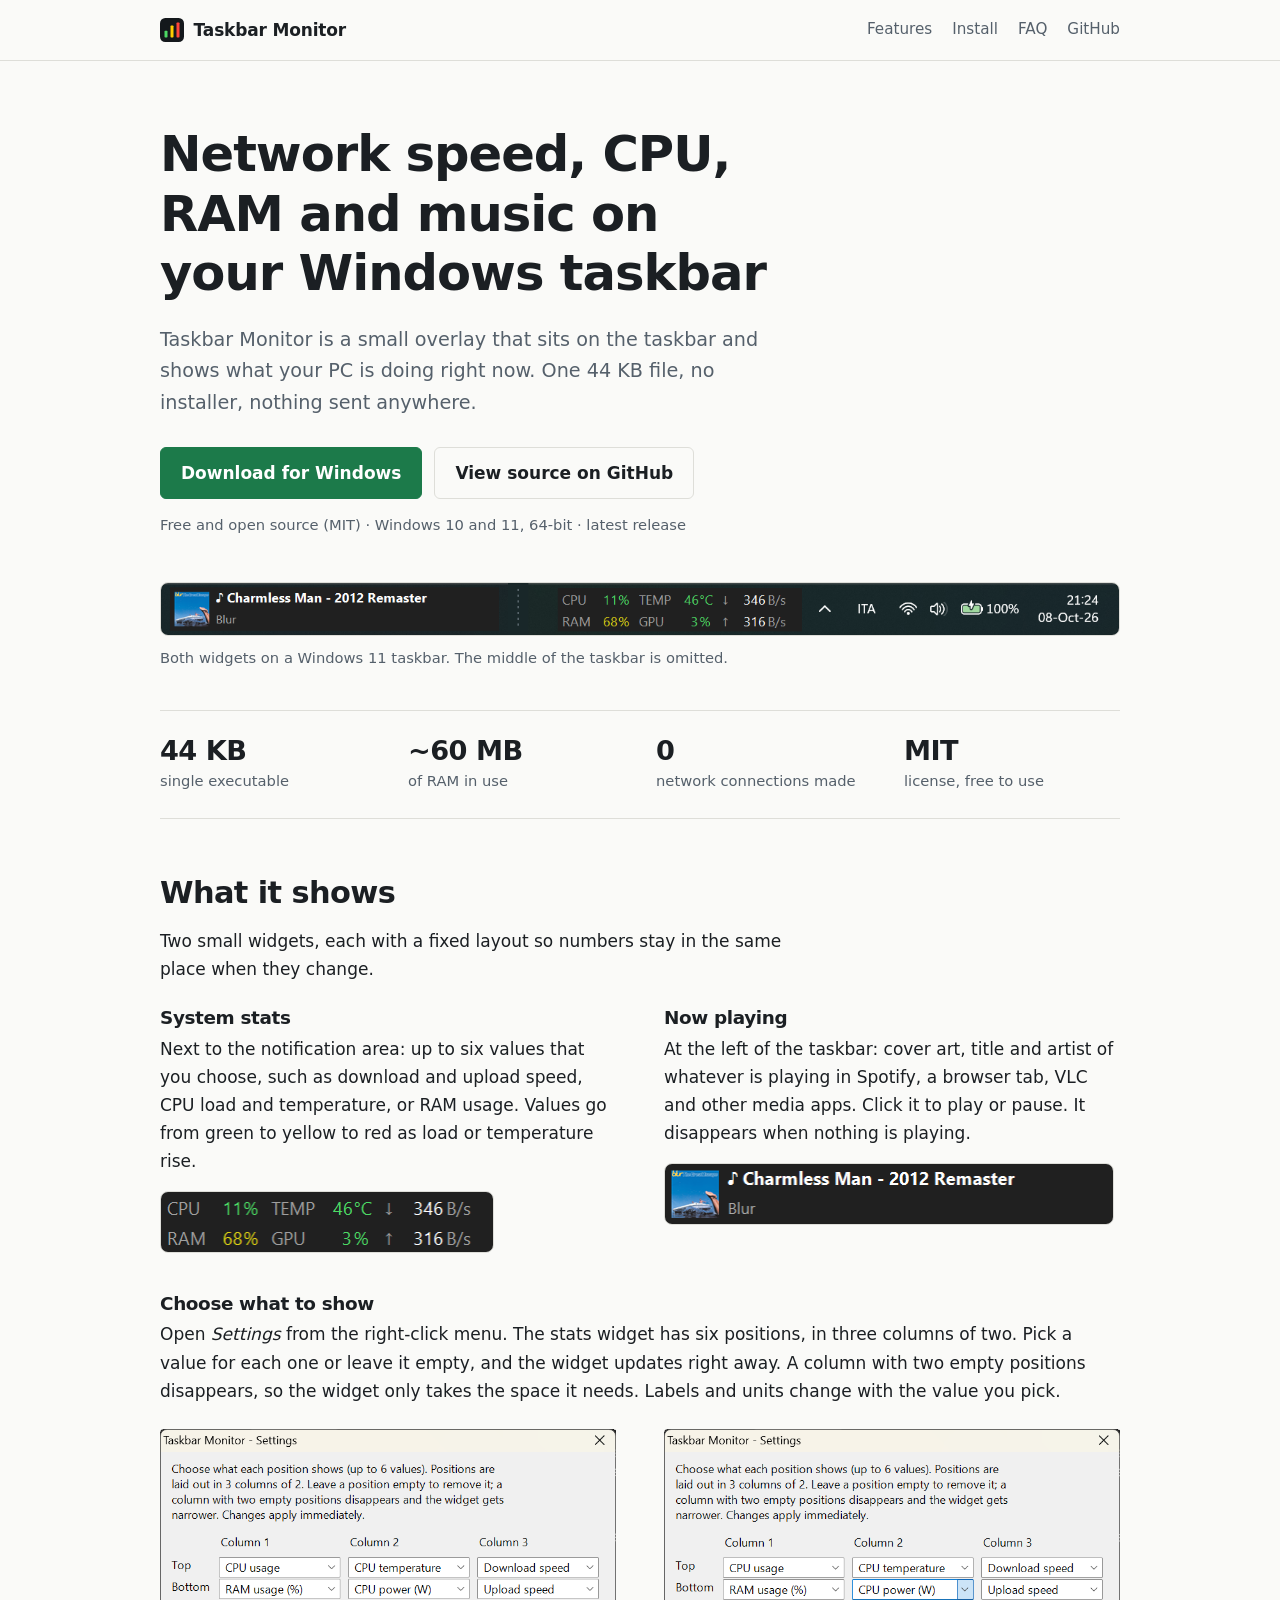
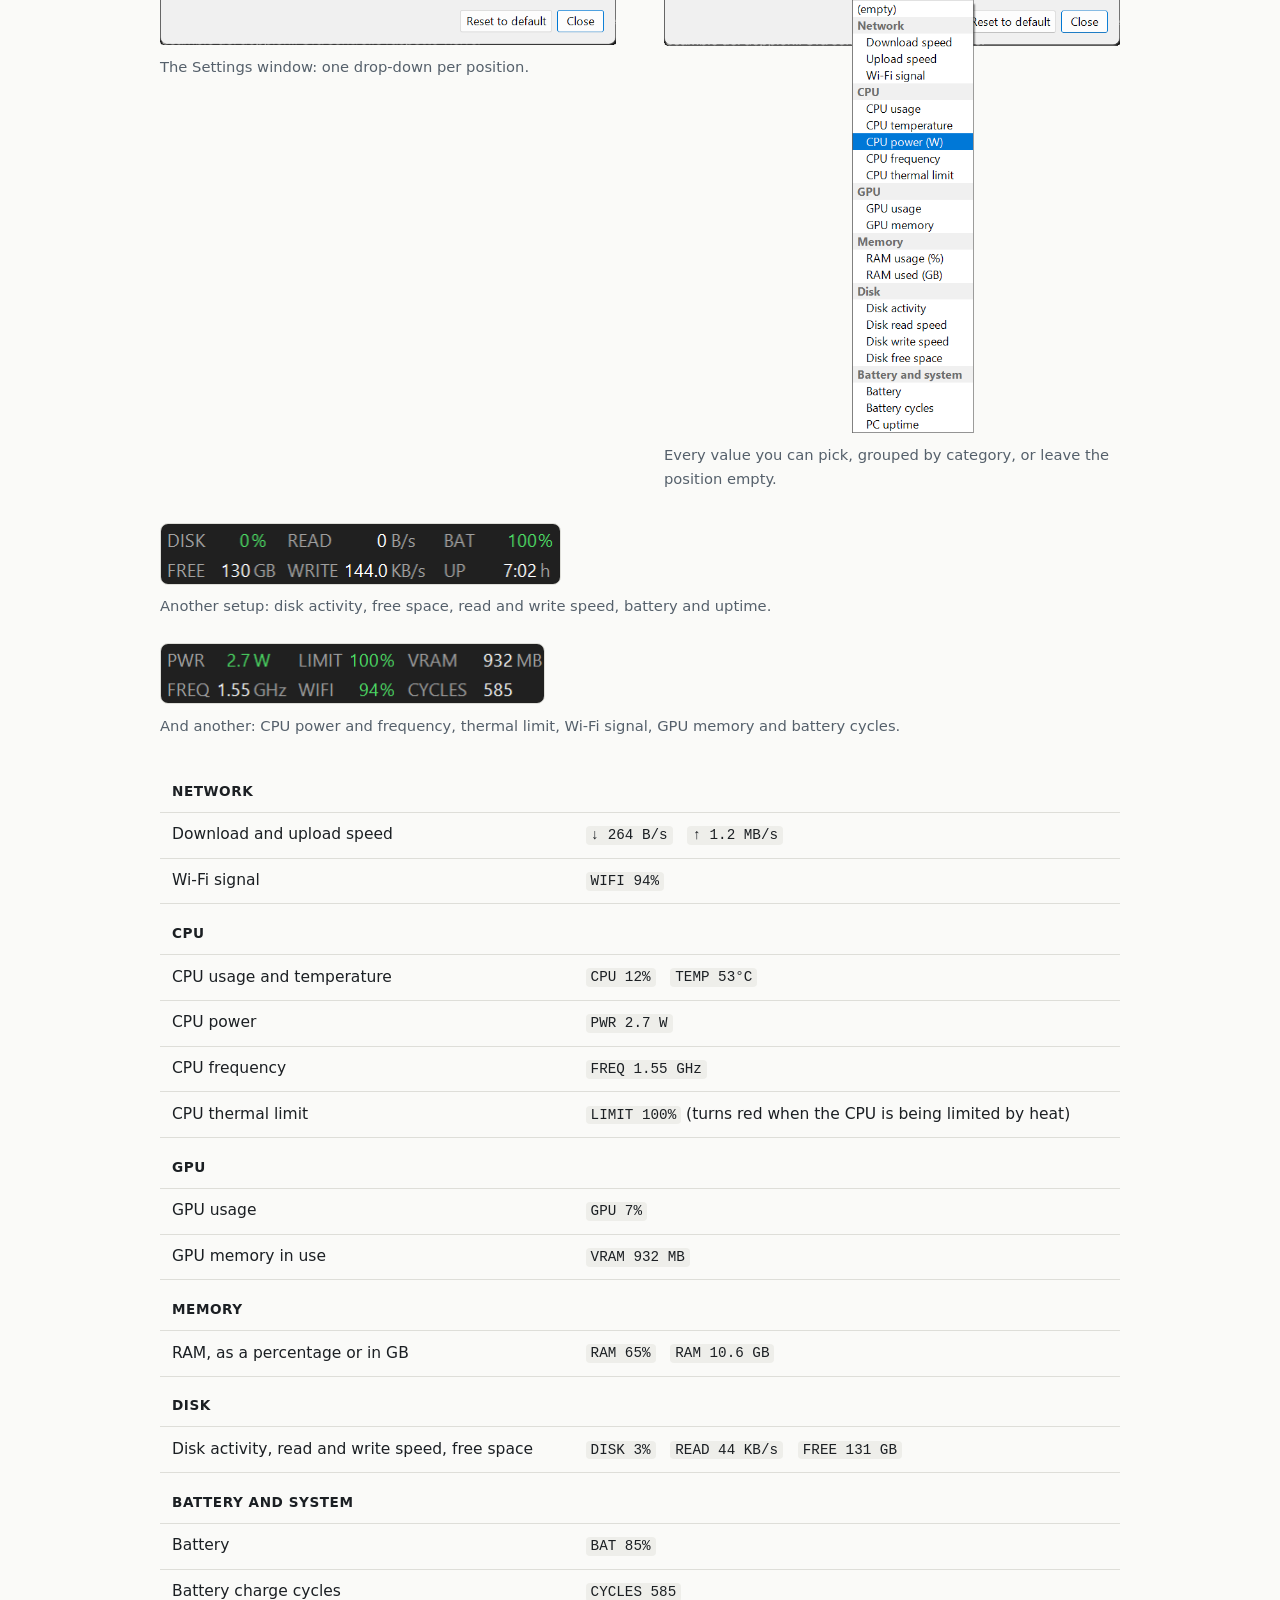
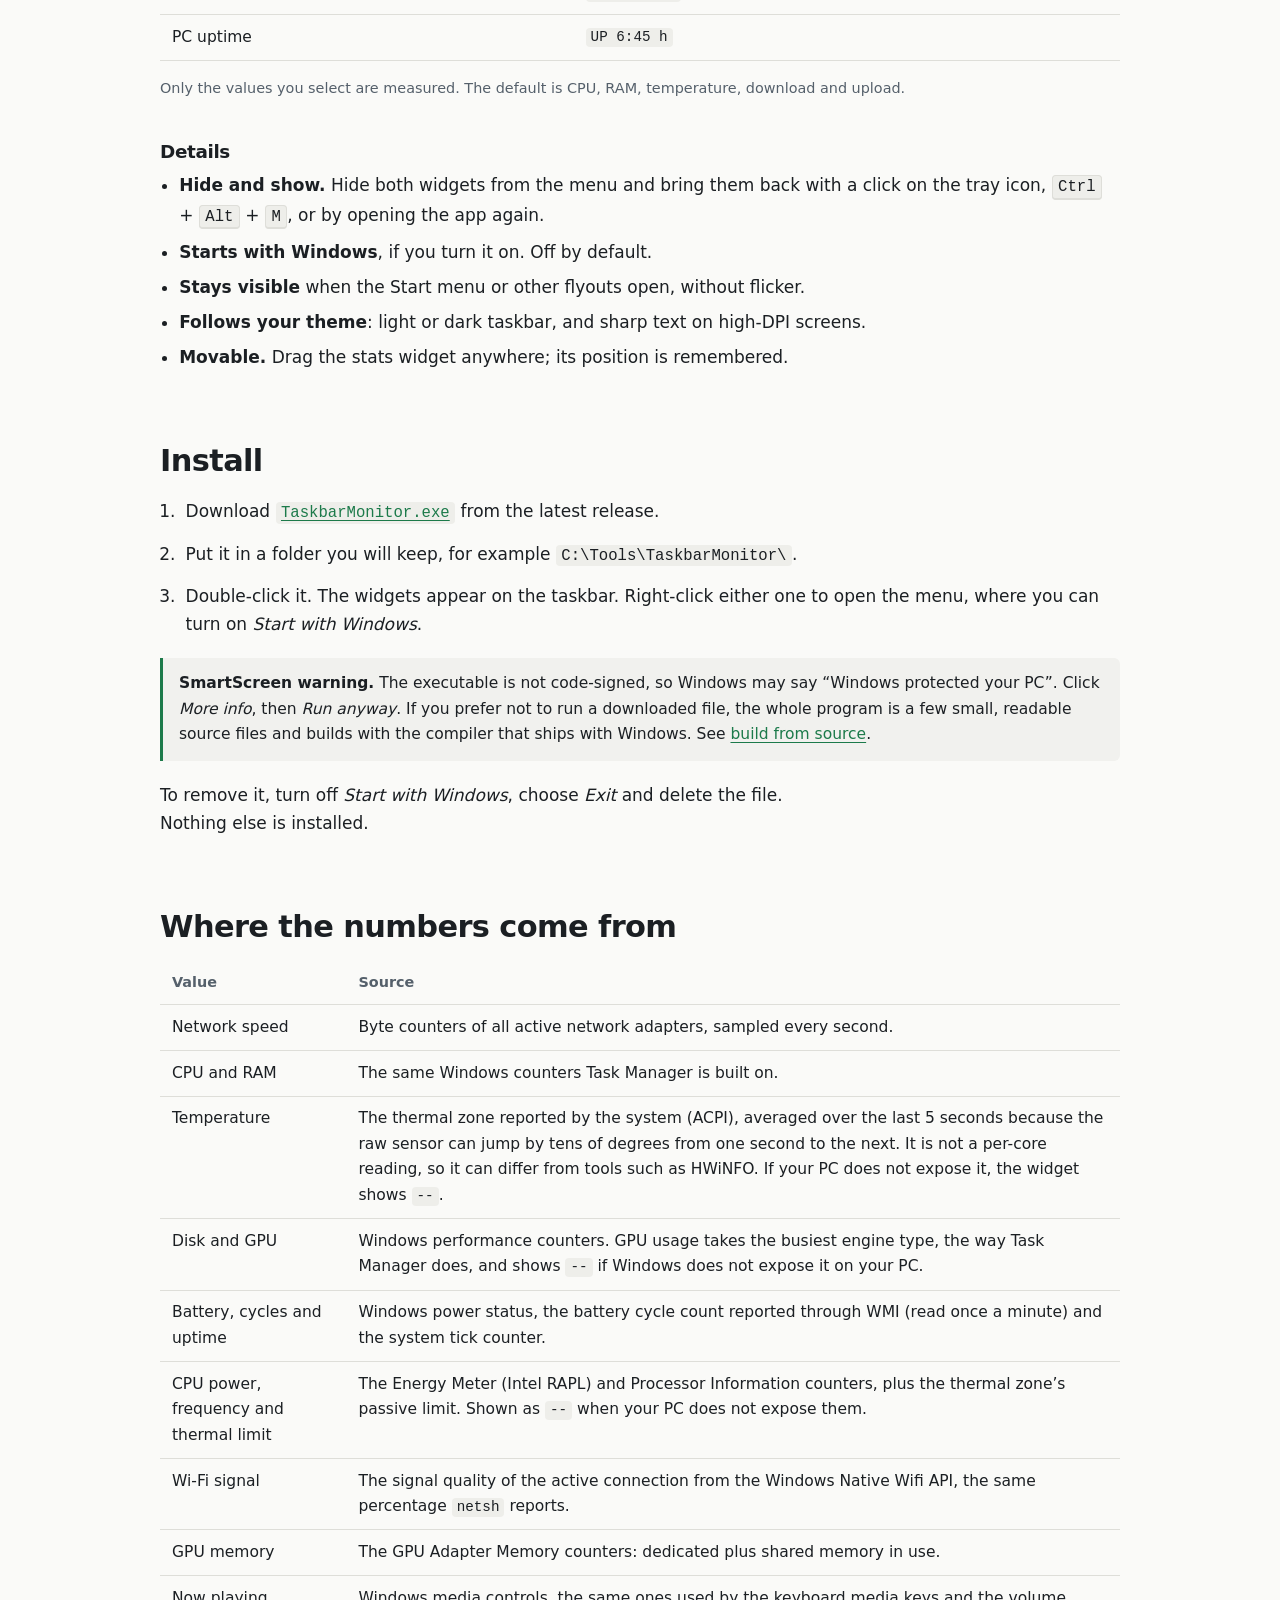
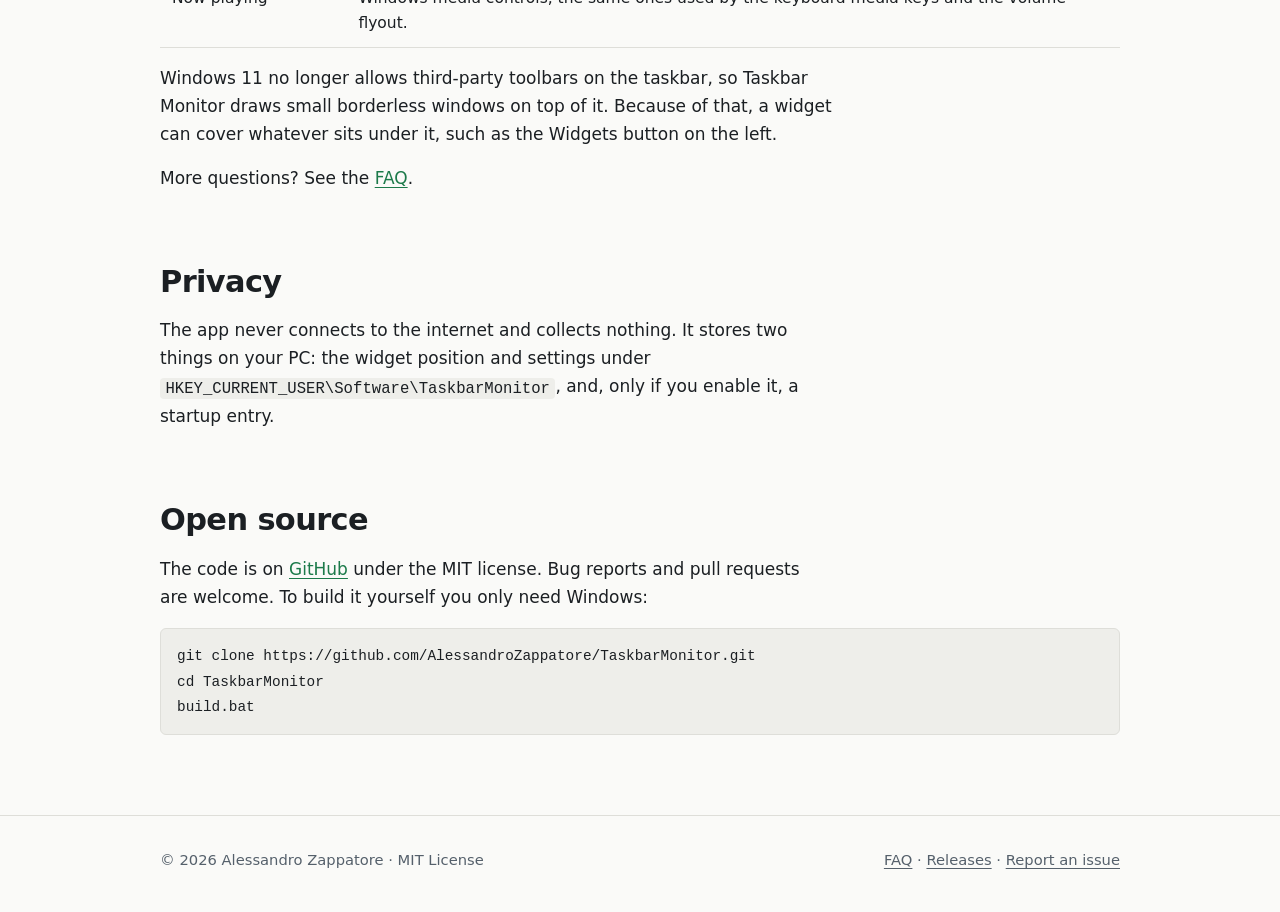
==== commit 0124a429: "Document the new values and category grouping for 1.3.0 Update the README and the website with the s" ====
--- a/docs/index.html
+++ b/docs/index.html
@@ -4,7 +4,7 @@
   <meta charset="utf-8">
   <meta name="viewport" content="width=device-width, initial-scale=1">
   <title>Taskbar Monitor: network speed, CPU and RAM on your Windows taskbar</title>
-  <meta name="description" content="Taskbar Monitor is a free, open-source Windows overlay that shows live download and upload speed, CPU, RAM, CPU temperature and the track you are playing, right on the taskbar. One 37 KB file, no installer.">
+  <meta name="description" content="Taskbar Monitor is a free, open-source Windows overlay that shows live download and upload speed, CPU, RAM, CPU temperature and the track you are playing, right on the taskbar. One 44 KB file, no installer.">
   <link rel="canonical" href="https://alessandrozappatore.github.io/TaskbarMonitor/">
   <meta name="theme-color" content="#14181c" media="(prefers-color-scheme: dark)">
   <meta name="theme-color" content="#fafaf8" media="(prefers-color-scheme: light)">
@@ -13,7 +13,7 @@
   <meta property="og:type" content="website">
   <meta property="og:site_name" content="Taskbar Monitor">
   <meta property="og:title" content="Taskbar Monitor: network speed, CPU and RAM on your Windows taskbar">
-  <meta property="og:description" content="Free, open-source overlay for the Windows taskbar. Live network speed, CPU, RAM, temperature and now playing. One 37 KB file, no installer, no telemetry.">
+  <meta property="og:description" content="Free, open-source overlay for the Windows taskbar. Live network speed, CPU, RAM, temperature and now playing. One 44 KB file, no installer, no telemetry.">
   <meta property="og:url" content="https://alessandrozappatore.github.io/TaskbarMonitor/">
   <meta property="og:image" content="https://alessandrozappatore.github.io/TaskbarMonitor/og-image.png">
   <meta property="og:image:width" content="1200">
@@ -21,7 +21,7 @@
   <meta property="og:image:alt" content="A Windows taskbar showing the now-playing widget on the left and CPU, RAM, temperature and network speed next to the clock.">
   <meta name="twitter:card" content="summary_large_image">
   <meta name="twitter:title" content="Taskbar Monitor: network speed, CPU and RAM on your Windows taskbar">
-  <meta name="twitter:description" content="Free, open-source overlay for the Windows taskbar. One 37 KB file, no installer, no telemetry.">
+  <meta name="twitter:description" content="Free, open-source overlay for the Windows taskbar. One 44 KB file, no installer, no telemetry.">
   <meta name="twitter:image" content="https://alessandrozappatore.github.io/TaskbarMonitor/og-image.png">
 
   <link rel="stylesheet" href="style.css">
@@ -61,7 +61,7 @@
   <main>
     <div class="wrap hero">
       <h1>Network speed, CPU, RAM and music on your Windows taskbar</h1>
-      <p class="lead">Taskbar Monitor is a small overlay that sits on the taskbar and shows what your PC is doing right now. One 37&nbsp;KB file, no installer, nothing sent anywhere.</p>
+      <p class="lead">Taskbar Monitor is a small overlay that sits on the taskbar and shows what your PC is doing right now. One 44&nbsp;KB file, no installer, nothing sent anywhere.</p>
       <div class="actions">
         <a class="btn primary" id="download" href="https://github.com/AlessandroZappatore/TaskbarMonitor/releases/latest/download/TaskbarMonitor.exe">Download for Windows</a>
         <a class="btn" href="https://github.com/AlessandroZappatore/TaskbarMonitor">View source on GitHub</a>
@@ -76,7 +76,7 @@
 
     <div class="wrap">
       <dl class="facts" aria-label="Key facts">
-        <div><dt>37 KB</dt><dd>single executable</dd></div>
+        <div><dt>44 KB</dt><dd>single executable</dd></div>
         <div><dt>~60 MB</dt><dd>of RAM in use</dd></div>
         <div><dt>0</dt><dd>network connections made</dd></div>
         <div><dt>MIT</dt><dd>license, free to use</dd></div>
@@ -108,27 +108,42 @@
         <p>Open <em>Settings</em> from the right-click menu. The stats widget has six positions, in three columns of two. Pick a value for each one or leave it empty, and the widget updates right away. A column with two empty positions disappears, so the widget only takes the space it needs. Labels and units change with the value you pick.</p>
         <div class="two">
           <figure class="shot bare">
-            <img src="screenshot-settings.png" width="713" height="338" alt="The Settings window with six drop-down lists arranged in three columns of two: CPU usage, RAM usage, CPU temperature, GPU usage, download speed and upload speed." loading="lazy">
+            <img src="screenshot-settings.png" width="713" height="339" alt="The Settings window with six drop-down lists arranged in three columns of two: CPU usage, RAM usage, CPU temperature, GPU usage, download speed and upload speed." loading="lazy">
             <figcaption>The Settings window: one drop-down per position.</figcaption>
           </figure>
           <figure class="shot bare">
-            <img src="screenshot-settings-options.png" width="713" height="620" alt="A drop-down list open in the Settings window, showing every available value: download speed, upload speed, CPU usage, CPU temperature, RAM usage, RAM used, disk activity, disk read speed, disk write speed, disk free space, GPU usage, battery and PC uptime." loading="lazy">
-            <figcaption>Every value you can pick, or leave the position empty.</figcaption>
+            <img src="screenshot-settings-options.png" width="713" height="945" alt="A drop-down list open in the Settings window, grouped by category: Network (download speed, upload speed, Wi-Fi signal), CPU (usage, temperature, power, frequency, thermal limit), GPU (usage, memory), Memory (RAM usage, RAM used), Disk (activity, read speed, write speed, free space) and Battery and system (battery, battery cycles, PC uptime)." loading="lazy">
+            <figcaption>Every value you can pick, grouped by category, or leave the position empty.</figcaption>
           </figure>
         </div>
         <figure class="shot" style="margin:2rem 0 1.5rem">
           <img src="screenshot-stats-disk.png" width="401" height="60" alt="Widget showing disk activity 0%, free space 130 GB, read speed 0 B/s, write speed 144 KB/s, battery 100% and uptime 7 hours 2 minutes." loading="lazy">
           <figcaption>Another setup: disk activity, free space, read and write speed, battery and uptime.</figcaption>
         </figure>
+        <figure class="shot" style="margin:0 0 1.5rem">
+          <img src="screenshot-stats-power.png" width="385" height="60" alt="Widget showing CPU power 2.7 W, frequency 1.55 GHz, thermal limit 100%, Wi-Fi signal 94%, GPU memory 932 MB and 585 battery cycles." loading="lazy">
+          <figcaption>And another: CPU power and frequency, thermal limit, Wi-Fi signal, GPU memory and battery cycles.</figcaption>
+        </figure>
         <table>
-          <thead><tr><th scope="col">Value</th><th scope="col">Shown as</th></tr></thead>
           <tbody>
+            <tr><th scope="rowgroup" colspan="2">Network</th></tr>
             <tr><td>Download and upload speed</td><td><code>&darr; 264 B/s</code> &nbsp; <code>&uarr; 1.2 MB/s</code></td></tr>
+            <tr><td>Wi-Fi signal</td><td><code>WIFI 94%</code></td></tr>
+            <tr><th scope="rowgroup" colspan="2">CPU</th></tr>
             <tr><td>CPU usage and temperature</td><td><code>CPU 12%</code> &nbsp; <code>TEMP 53&deg;C</code></td></tr>
+            <tr><td>CPU power</td><td><code>PWR 2.7 W</code></td></tr>
+            <tr><td>CPU frequency</td><td><code>FREQ 1.55 GHz</code></td></tr>
+            <tr><td>CPU thermal limit</td><td><code>LIMIT 100%</code> (turns red when the CPU is being limited by heat)</td></tr>
+            <tr><th scope="rowgroup" colspan="2">GPU</th></tr>
+            <tr><td>GPU usage</td><td><code>GPU 7%</code></td></tr>
+            <tr><td>GPU memory in use</td><td><code>VRAM 932 MB</code></td></tr>
+            <tr><th scope="rowgroup" colspan="2">Memory</th></tr>
             <tr><td>RAM, as a percentage or in GB</td><td><code>RAM 65%</code> &nbsp; <code>RAM 10.6 GB</code></td></tr>
+            <tr><th scope="rowgroup" colspan="2">Disk</th></tr>
             <tr><td>Disk activity, read and write speed, free space</td><td><code>DISK 3%</code> &nbsp; <code>READ 44 KB/s</code> &nbsp; <code>FREE 131 GB</code></td></tr>
-            <tr><td>GPU usage</td><td><code>GPU 7%</code></td></tr>
+            <tr><th scope="rowgroup" colspan="2">Battery and system</th></tr>
             <tr><td>Battery</td><td><code>BAT 85%</code></td></tr>
+            <tr><td>Battery charge cycles</td><td><code>CYCLES 585</code></td></tr>
             <tr><td>PC uptime</td><td><code>UP 6:45 h</code></td></tr>
           </tbody>
         </table>
@@ -170,7 +185,10 @@
             <tr><td>CPU and RAM</td><td>The same Windows counters Task Manager is built on.</td></tr>
             <tr><td>Temperature</td><td>The thermal zone reported by the system (ACPI), averaged over the last 5 seconds because the raw sensor can jump by tens of degrees from one second to the next. It is not a per-core reading, so it can differ from tools such as HWiNFO. If your PC does not expose it, the widget shows <code>--</code>.</td></tr>
             <tr><td>Disk and GPU</td><td>Windows performance counters. GPU usage takes the busiest engine type, the way Task Manager does, and shows <code>--</code> if Windows does not expose it on your PC.</td></tr>
-            <tr><td>Battery and uptime</td><td>Windows power status and the system tick counter.</td></tr>
+            <tr><td>Battery, cycles and uptime</td><td>Windows power status, the battery cycle count reported through WMI (read once a minute) and the system tick counter.</td></tr>
+            <tr><td>CPU power, frequency and thermal limit</td><td>The Energy Meter (Intel RAPL) and Processor Information counters, plus the thermal zone&rsquo;s passive limit. Shown as <code>--</code> when your PC does not expose them.</td></tr>
+            <tr><td>Wi-Fi signal</td><td>The signal quality of the active connection from the Windows Native Wifi API, the same percentage <code>netsh</code> reports.</td></tr>
+            <tr><td>GPU memory</td><td>The GPU Adapter Memory counters: dedicated plus shared memory in use.</td></tr>
             <tr><td>Now playing</td><td>Windows media controls, the same ones used by the keyboard media keys and the volume flyout.</td></tr>
           </tbody>
         </table>
--- a/docs/style.css
+++ b/docs/style.css
@@ -202,3 +202,5 @@
 @media (prefers-reduced-motion: reduce) {
   html { scroll-behavior: auto; }
 }
+
+table th[scope="rowgroup"] { color: var(--text); font-size: 0.85rem; text-transform: uppercase; letter-spacing: 0.04em; padding-top: 1.1rem; border-bottom: 1px solid var(--line); }
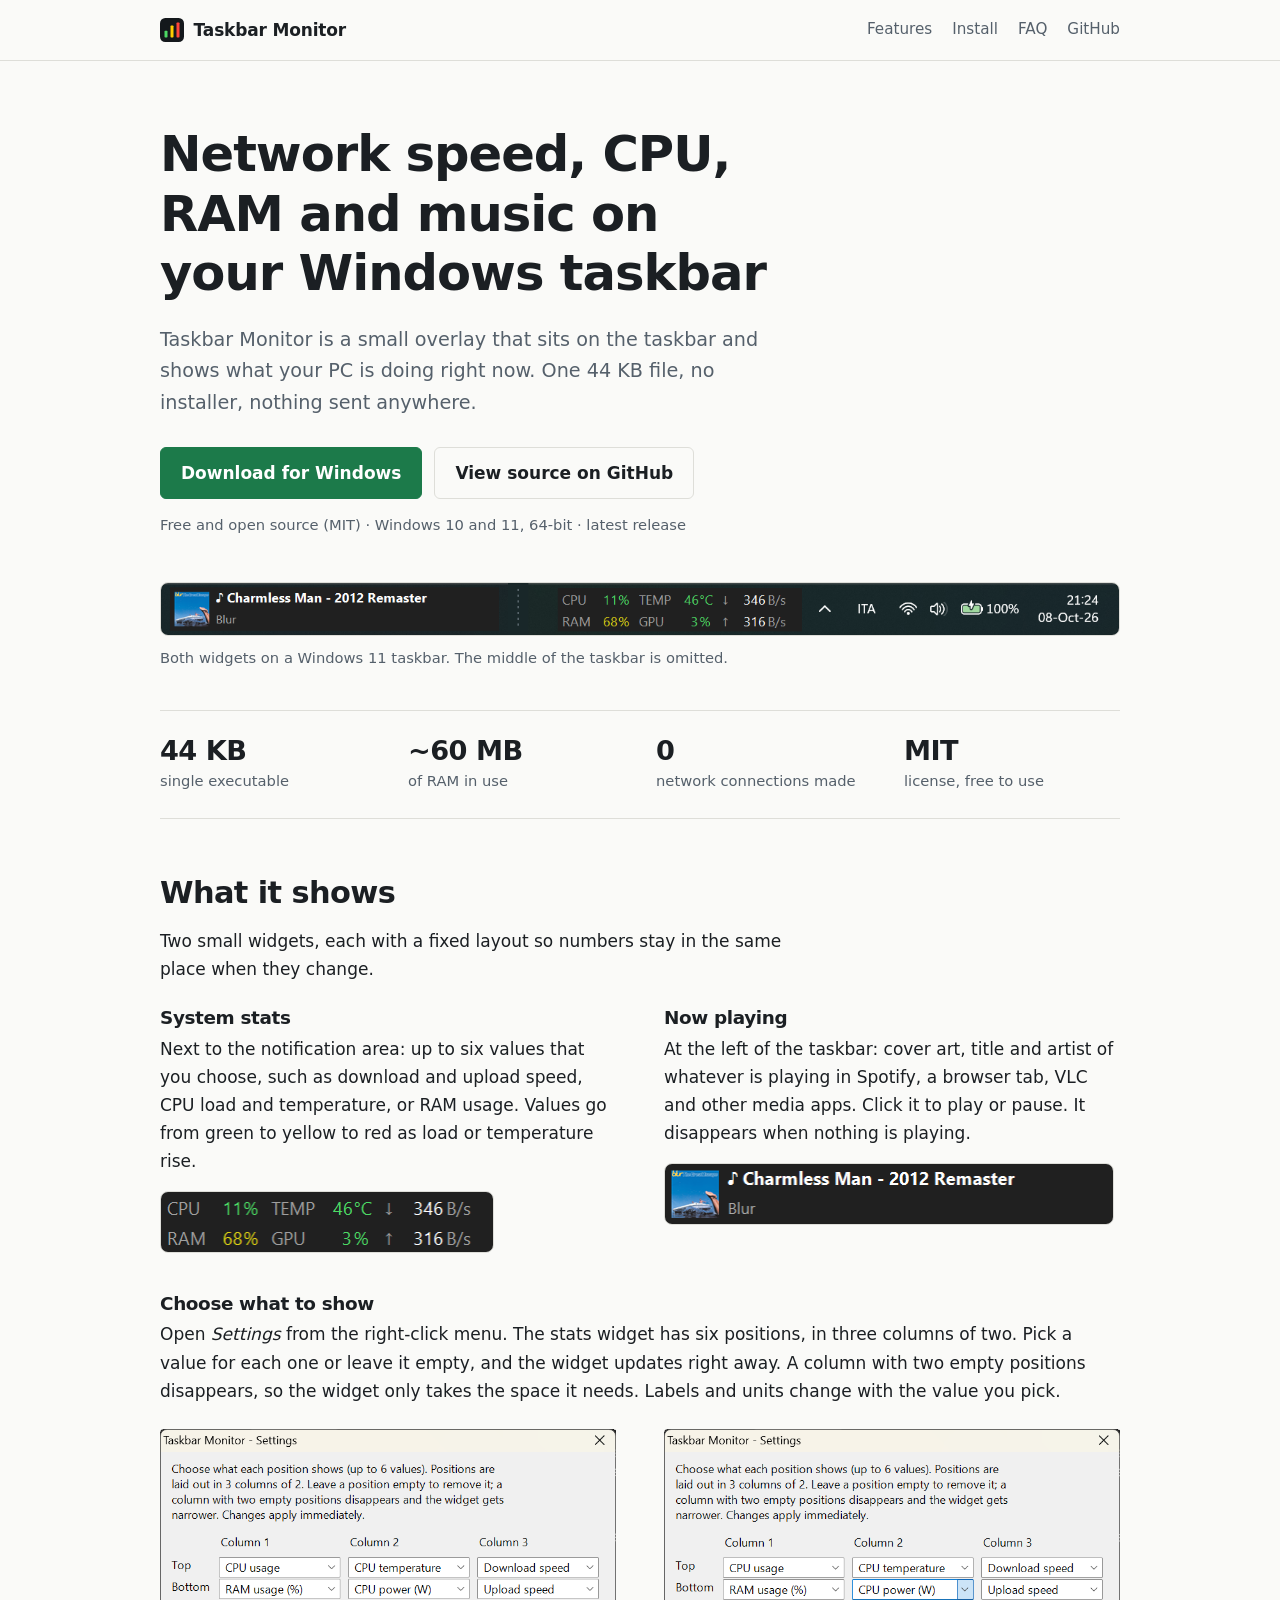
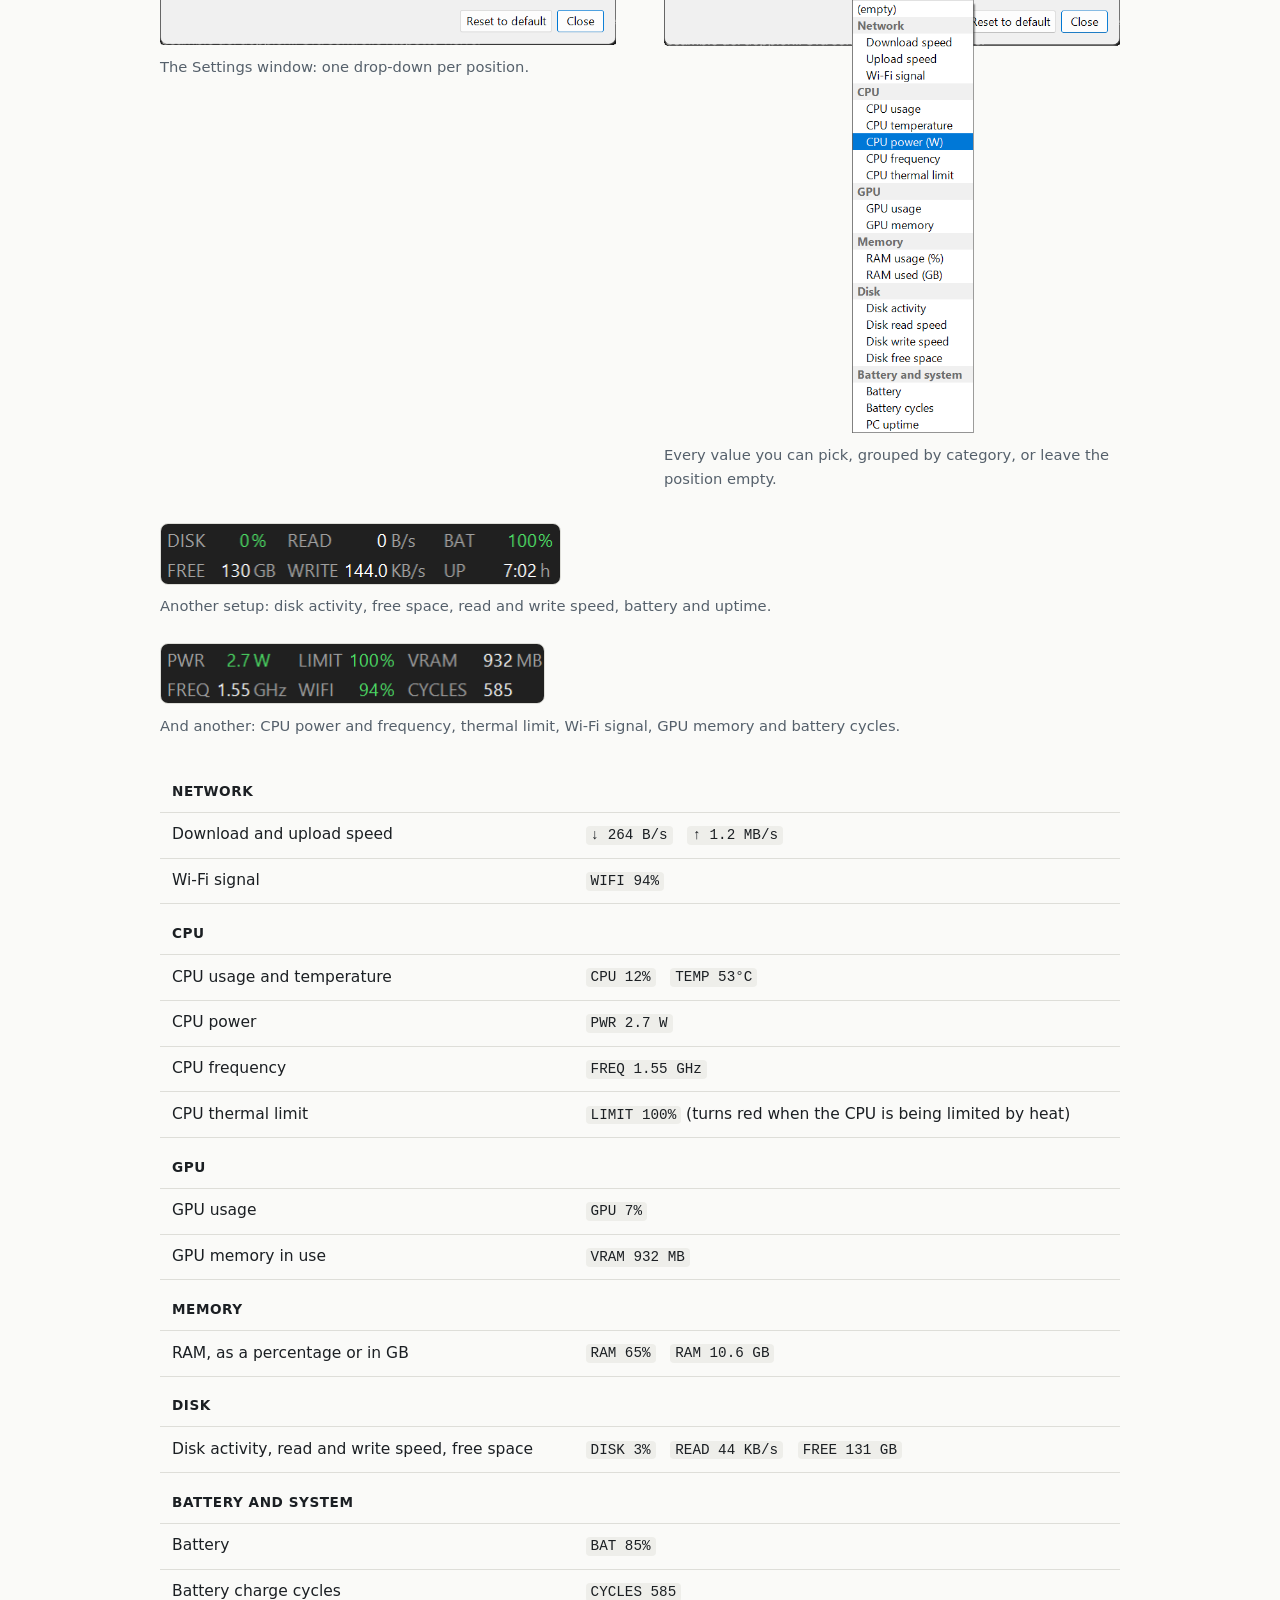
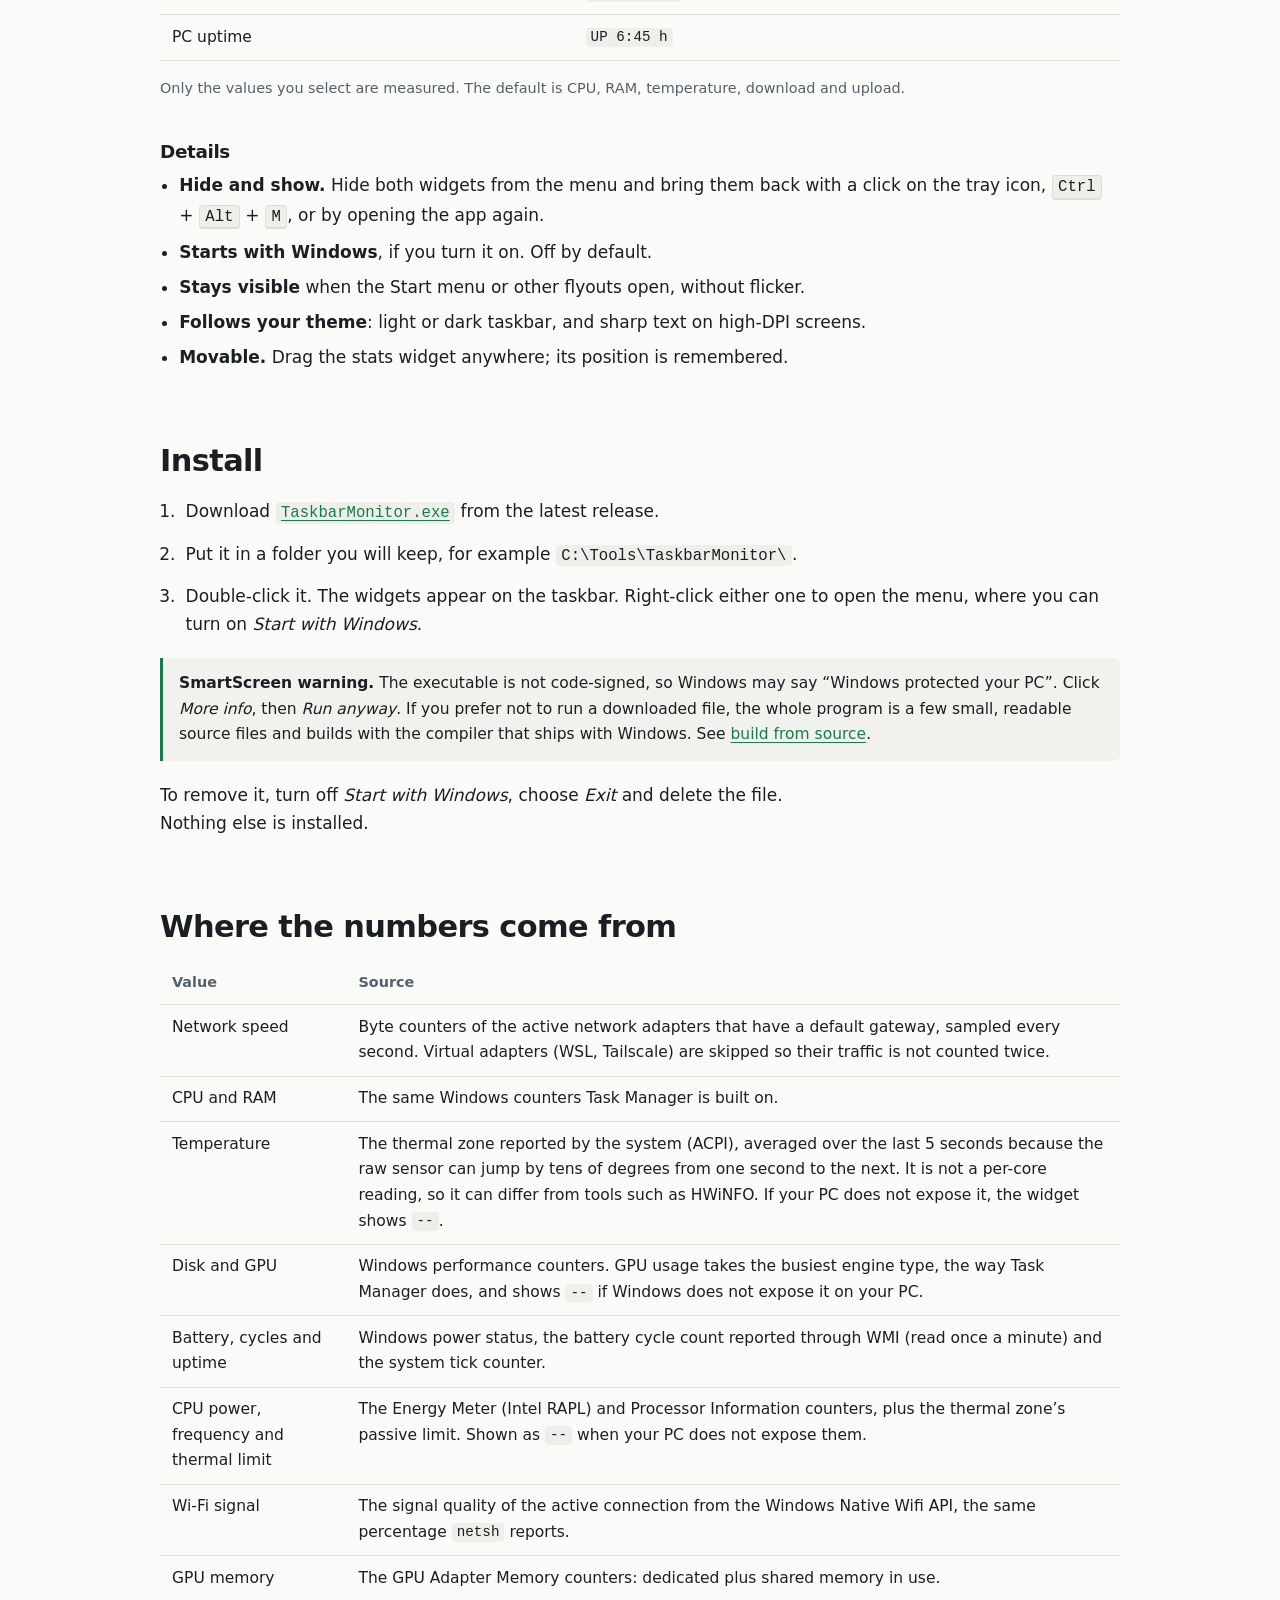
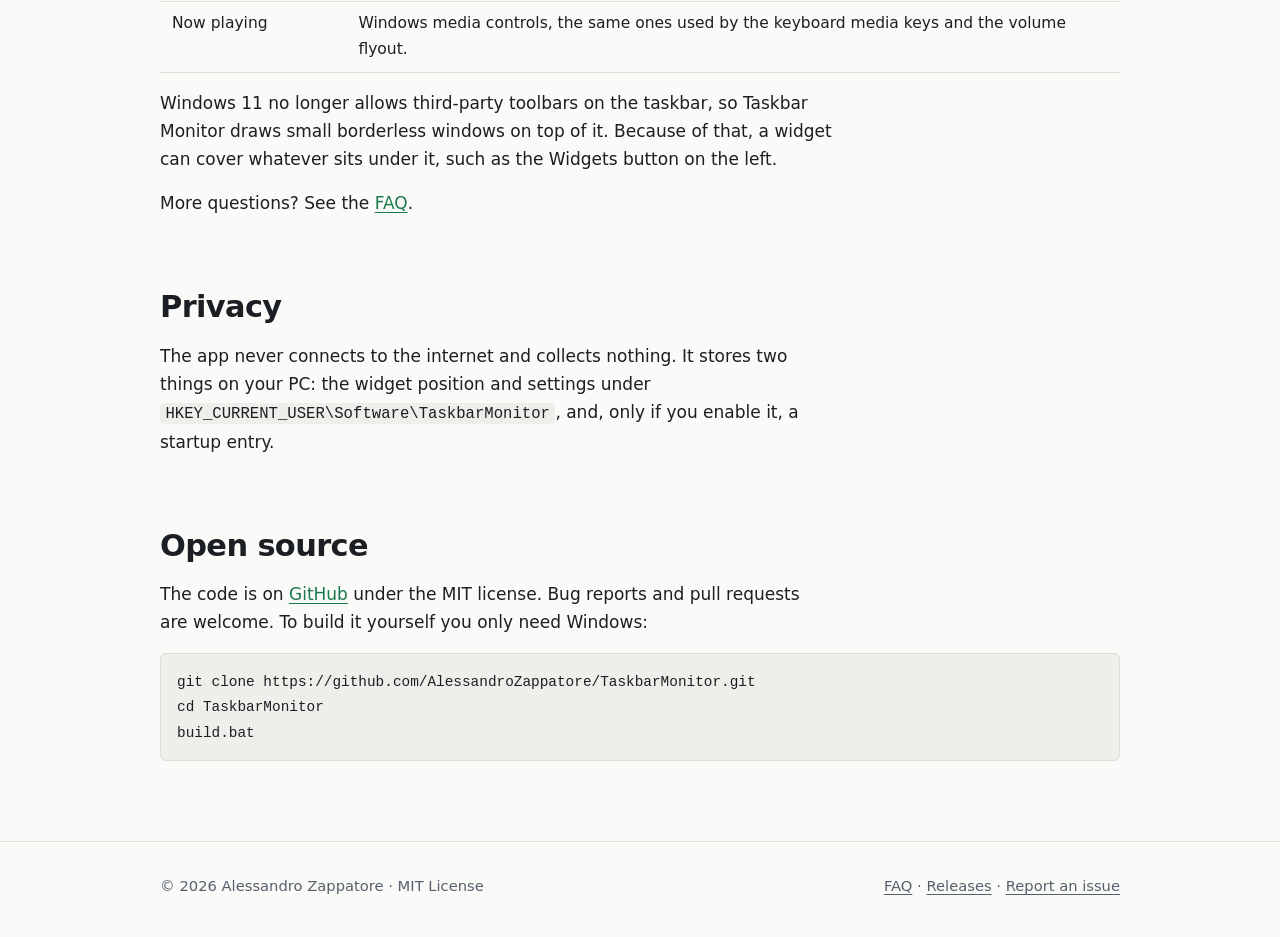
==== commit 3e0c0dbb: "Document the 1.3.1 fixes and the smoke test Update the README (network speed source and two new know" ====
--- a/docs/index.html
+++ b/docs/index.html
@@ -181,7 +181,7 @@
         <table>
           <thead><tr><th scope="col">Value</th><th scope="col">Source</th></tr></thead>
           <tbody>
-            <tr><td>Network speed</td><td>Byte counters of all active network adapters, sampled every second.</td></tr>
+            <tr><td>Network speed</td><td>Byte counters of the active network adapters that have a default gateway, sampled every second. Virtual adapters (WSL, Tailscale) are skipped so their traffic is not counted twice.</td></tr>
             <tr><td>CPU and RAM</td><td>The same Windows counters Task Manager is built on.</td></tr>
             <tr><td>Temperature</td><td>The thermal zone reported by the system (ACPI), averaged over the last 5 seconds because the raw sensor can jump by tens of degrees from one second to the next. It is not a per-core reading, so it can differ from tools such as HWiNFO. If your PC does not expose it, the widget shows <code>--</code>.</td></tr>
             <tr><td>Disk and GPU</td><td>Windows performance counters. GPU usage takes the busiest engine type, the way Task Manager does, and shows <code>--</code> if Windows does not expose it on your PC.</td></tr>
